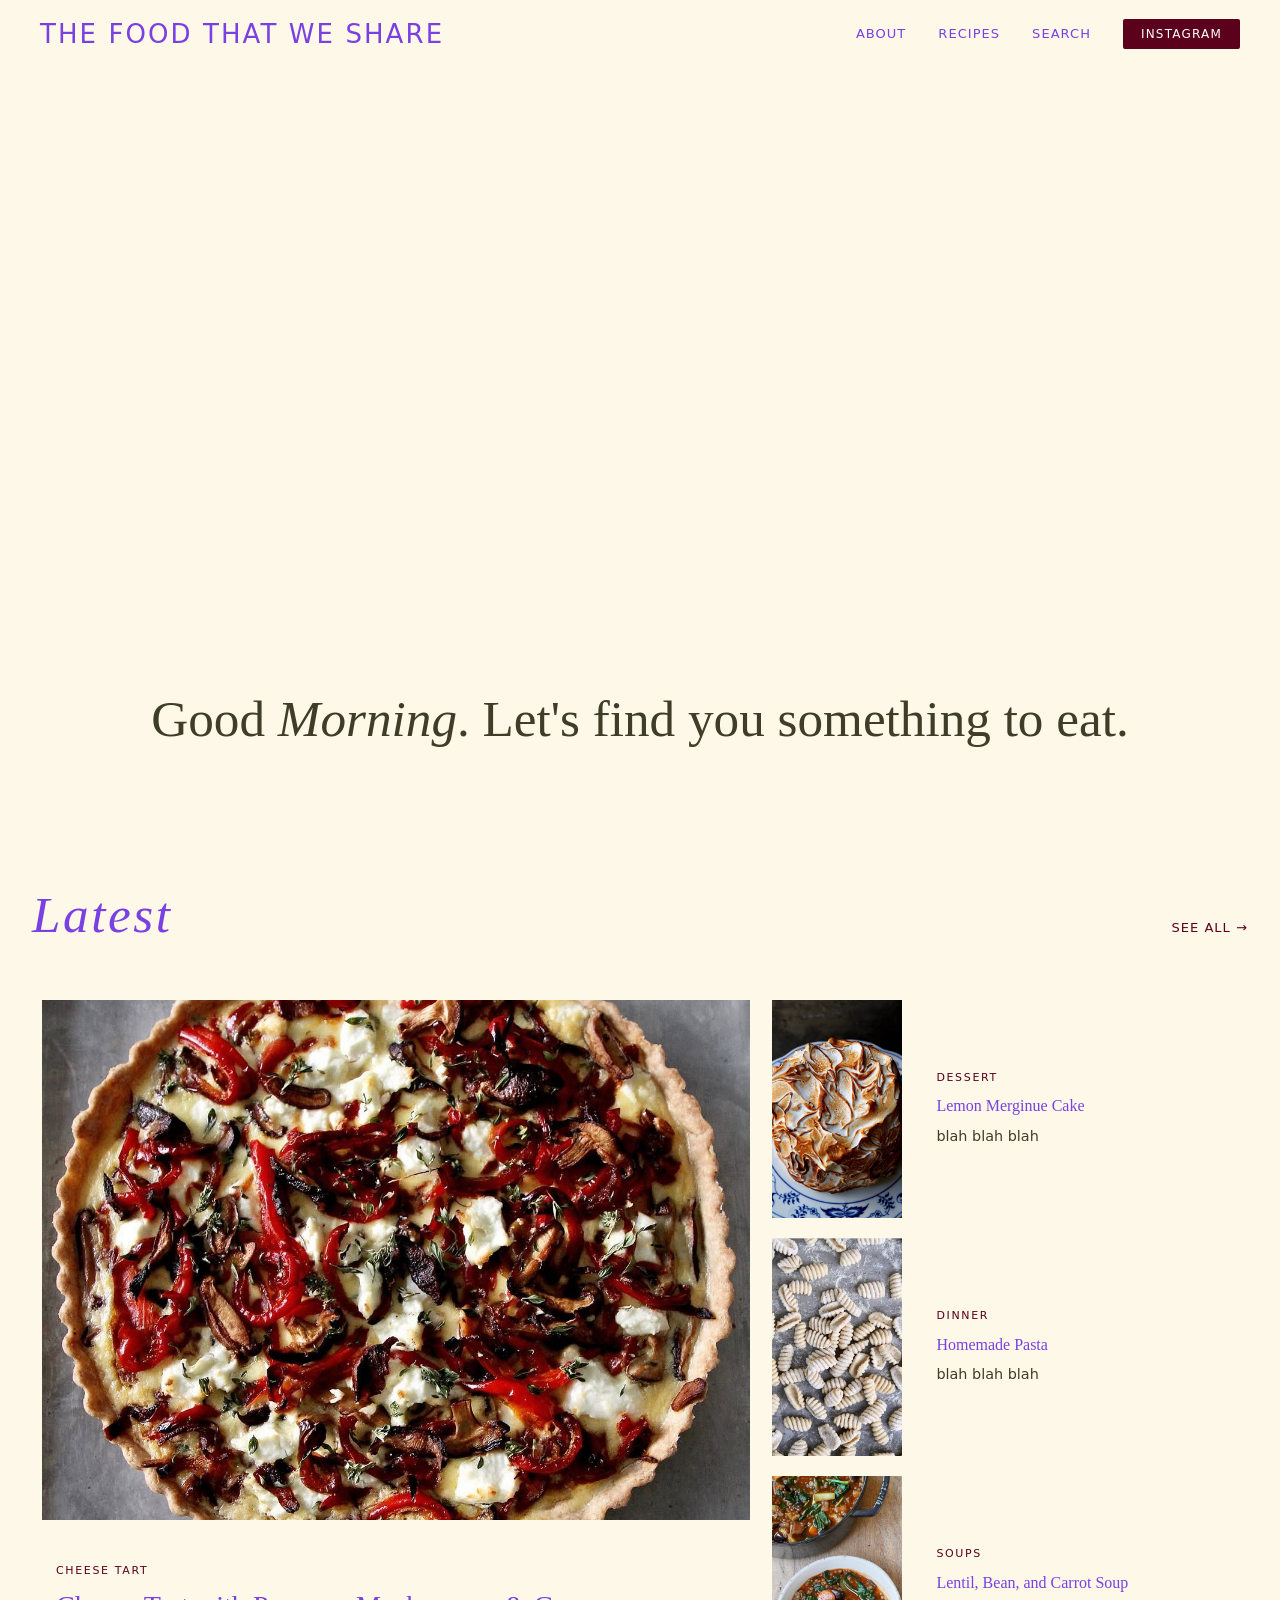
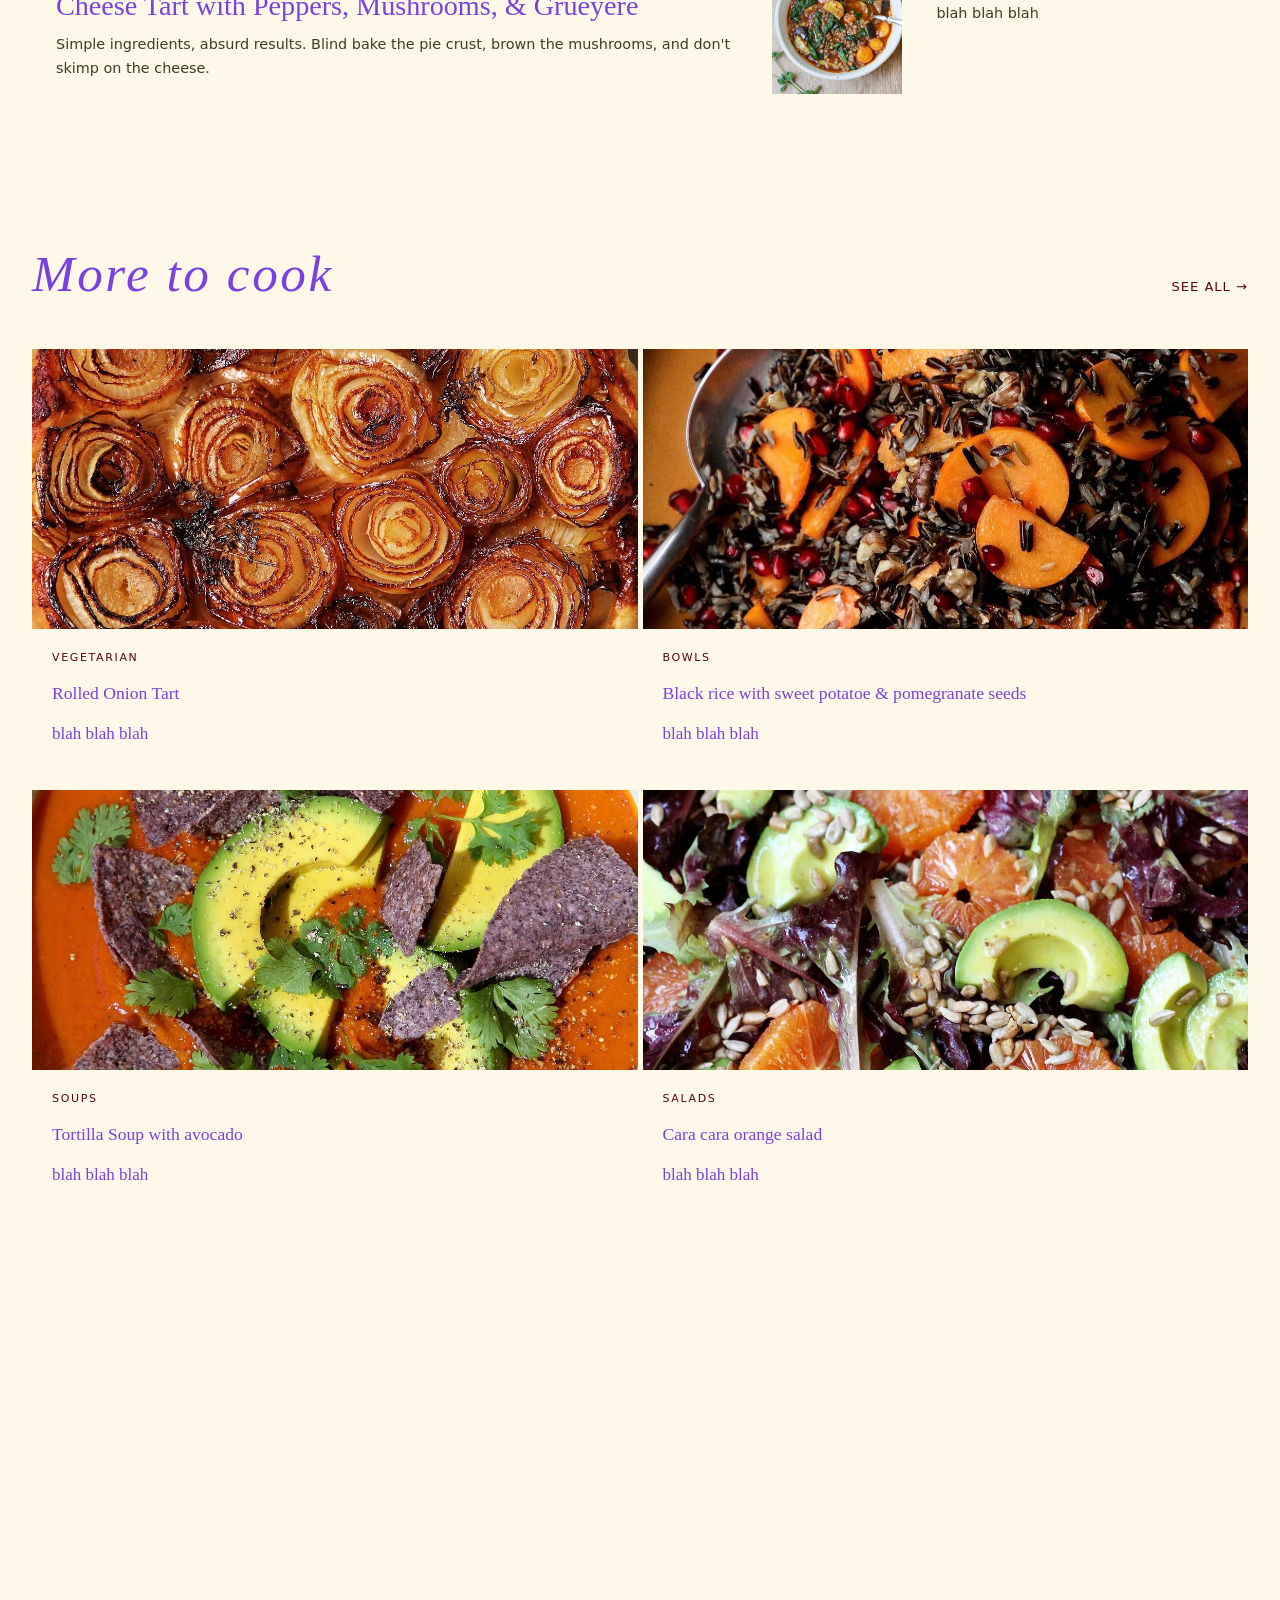
==== index.html @ bc00f048 "trying components again" ====
<!DOCTYPE html>
<html lang="en">
<head>
  <meta charset="UTF-8" />
  <meta name="viewport" content="width=device-width, initial-scale=1.0" />
  <title>The Food That We Share</title>
  <link rel="stylesheet" href="css/style.css" />
  <link rel="preconnect" href="https://fonts.googleapis.com" />
  <link rel="preconnect" href="https://fonts.gstatic.com" crossorigin />
  <link href="https://fonts.googleapis.com/css2?family=Playfair+Display:ital,wght@0,700;0,900;1,700;1,900&family=DM+Sans:wght@300;400;500&display=swap" rel="stylesheet" />
</head>
<body>

  <!-- NAV -->
  <div id="header"></div>
  <!-- <header class="site-header" id="site-header">
    <div class="header-inner">
      <nav class="nav-left">
        <a href="index.html" class="logo">The Food That We Share</a>
      </nav>
      <div class="mobile-svg">
        <svg width="24" height="25" viewBox="0 0 24 25" fill="none" xmlns="http://www.w3.org/2000/svg">
          <circle cx="11" cy="11.5" r="8" stroke="#290A08" stroke-width="1.2"></circle>
          <path d="M16.5 17L21.5 22" stroke="#290A08" stroke-width="1.2"></path>
        </svg>
      </div>
      <a></a>
      <nav class="nav-right">
        <a href="about.html">About</a>
        <a href="#">Recipes</a>
        <a href="#">Search</a>
        
        <button class="btn-subscribe">Instagram</button>
      </nav>
      <button class="burger" id="burger" aria-label="Open menu">
        <span></span><span></span><span></span>
      </button>
    </div> -->
    <!-- Mobile menu -->
    <!-- <div class="mobile-menu" id="mobile-menu">
      <a href="#">Recipes</a>
      <a href="#">Our partners</a>
      <a href="#">Instagram</a>
      <a href="#">Shop</a>
      <a href="about.html">About</a>
      <a href="#" class="mobile-subscribe">Subscribe</a>
    </div>
  </header> -->

  <main>
    <!-- HERO -->
    <section class="hero">

        <video autoplay loop muted="yes" playsinline width="70%">
          <source src="photos/salad.mp4" type="video/quicktime">
          Your browser does not support the video tag.
        </video>
        <h1 class="hero-title" id="greeting"></h1>

        <script>
          const hour = new Date().getHours();
          let greet;
          
          if (hour < 12) {
            greet = "Good <i>Morning</i>";
          } else if (hour < 18) {
            greet = "Good <i>Afternoon</i>";
          } else {
            greet = "Good <i>Evening</i>";
          }
          
          document.getElementById("greeting").innerHTML = greet + ". Let's find you something to eat.";
        </script>
    </section>

    <!-- FEATURED GRID -->
    <section class="featured-grid">
      <div class="section-header">
        <h2 class="section-title">Latest</h2>
        <a href="#" class="see-all">See all →</a>
      </div>

      <div class="grid-layout">

        <!-- Big card -->
        <article class="card card--big">
          <a href="recipe.html" class="card-img-link">
            <img
              src="photos/cheese_tart.PNG"
              class="card-img"
            />
          </a>
          <div class="card-body">
            <span class="card-tag">Cheese Tart</span>
            <h3 class="card-title"><a href="recipe.html">Cheese Tart with Peppers, Mushrooms, &amp; Grueyere</a></h3>
            <p class="card-desc">Simple ingredients, absurd results. Blind bake the pie crust, brown the mushrooms, and don't skimp on the cheese.</p>
          </div>
        </article>

        <!-- Small cards column -->
        <div class="small-cards">

          <article class="card card--small">
            <a href="recipe.html" class="card-img-link">
              <img
                src="photos/lemon_meringue.PNG"
                class="card-img"
              />
            </a>
            <div class="card-body">
              <span class="card-tag">Dessert</span>
              <h3 class="card-title"><a href="recipe.html">Lemon Merginue Cake</a></h3>
              <p class="card-desc">blah blah blah</p>
            </div>
          </article>

          <article class="card card--small">
            <a href="recipe.html" class="card-img-link">
              <img
                src="photos/pasta_shapes.PNG"
                class="card-img"
              />
            </a>
            <div class="card-body">
              <span class="card-tag">Dinner</span>
              <h3 class="card-title"><a href="recipe.html">Homemade Pasta</a></h3>
              <p class="card-desc">blah blah blah</p>
            </div>
          </article>

          <article class="card card--small">
            <a href="recipe.html" class="card-img-link">
              <img
                src="photos/soup.PNG"
                class="card-img"
              />
            </a>
            <div class="card-body">
              <span class="card-tag">Soups</span>
              <h3 class="card-title"><a href="recipe.html">Lentil, Bean, and Carrot Soup</a></h3>
              <p class="card-desc">blah blah blah</p>
            </div>
          </article>

        </div>
      </div>
    </section>

    <!-- FULL-BLEED BANNER -->
    <!-- <section class="banner-split">
      <div class="banner-image">
        <img
          src="https://images.unsplash.com/photo-1606787366850-de6330128bfc?w=1200&q=85&auto=format&fit=crop"
        />
      </div>
      <div class="banner-text">
        <span class="banner-eyebrow">Spring 2025</span>
        <h2 class="banner-heading">What's good<br /><em>right now</em></h2>
        <p>Asparagus, ramps, morels, peas, spring onions — the market is finally worth getting out of bed for. Here's what to do with all of it.</p>
        <a href="#" class="btn-primary btn-dark">Explore seasonal recipes</a>
      </div>
    </section> -->

    <!-- MORE RECIPES ROW -->
    <section class="more-recipes">
      <div class="section-header">
        <h2 class="section-title">More to cook</h2>
        <a href="#" class="see-all">See all →</a>
      </div>
      <div class="row-cards">

        <article class="row-card">
          <a href="recipe.html">
            <div class="row-card-img-wrap">
              <img
                src="photos/onion_tart.PNG"
                class="card-img"
              />
            </div>
          </a>
          <span class="card-tag">Vegetarian</span>
          <h3 class="row-card-title"><a href="recipe.html">Rolled Onion Tart</a></h3>
          <p class="row-card-desc">blah blah blah</p>
        </article>

        <article class="row-card">
          <a href="recipe.html">
            <div class="row-card-img-wrap">
              <img
                src="photos/rice_sweetpotato.PNG"
                class="card-img"
              />
            </div>
          </a>
          <span class="card-tag">Bowls</span>
          <h3 class="row-card-title"><a href="recipe.html">Black rice with sweet potatoe &amp; pomegranate seeds</a></h3>
          <p class="row-card-desc">blah blah blah</p>
        </article>

        <article class="row-card">
          <a href="recipe.html">
            <div class="row-card-img-wrap">
              <img
                src="photos/tortillasoup.PNG"
                class="card-img"
              />
            </div>
          </a>
          <span class="card-tag">Soups</span>
          <h3 class="row-card-title"><a href="recipe.html">Tortilla Soup with avocado</a></h3>
          <p class="row-card-desc">blah blah blah</p>
        </article>

        <article class="row-card">
          <a href="recipe.html">
            <div class="row-card-img-wrap">
              <img
                src="photos/orange_salad.PNG"
                class="card-img"
              />
            </div>
          </a>
          <span class="card-tag">Salads</span>
          <h3 class="row-card-title"><a href="recipe.html">Cara cara orange salad</a></h3>
          <p class="row-card-desc">blah blah blah</p>
        </article>

      </div>
    </section>

    <!-- NEWSLETTER BAND -->
    <!-- <section class="newsletter-band">
      <h2>Recipes on your screen,<br /><em>all the time.</em></h2>
      <p>No noise. Just good food ideas, written like a friend who actually cooks.</p>
      <div class="newsletter-form">
        <button type="button">Instagram</button>
      </div>
    </section>

  </main> -->

  <!-- FOOTER -->
  <footer class="newsletter-band">
    <div class="footer-inner">
      <div class="footer-brand">
        <a href="index.html" class="logo footer-logo">The Food That We Share</a>
      </div>
      <nav class="footer-nav">
        <div class="footer-col">
          <strong>Explore</strong>
          <a href="#">All Recipes</a>
          <a href="#">By Season</a>
          <a href="#">By Category</a>
        </div>
        <div class="footer-col">
          <strong>Connect</strong>
          <a href="#">Instagram</a>
          <a href="#">Newsletter</a>
          <a href="#">About</a>
        </div>
      </nav>
    </div>
    <div class="footer-bottom">
      <span>© 2025 The Food That We Share</span>
    </div>
  </footer>

  <script src="js/main.js"></script>
  <script src="/js/components.js"></script>
</body>
</html>
---- css/style.css ----
/* ============================================
   THE HUNGRY TABLE — Main Stylesheet
   ============================================ */

/* --- CSS Variables --- */
:root {
  /* f5eec0 */
  --cream:   #fcf6cb;
  --green:   #6817fe;
  --orange:  #5c011b;
  --dark:    #7941e1;
  --mid:     #3d3d28;
  --light:   #fdf8e8;

  --ff-display: 'Garamond', Georgia, serif;
  --ff-body:    'Garamond', system-ui, sans-serif;

  --header-h: 68px;
  --transition: 0.25s ease;
  --radius: 2px;
}

/* --- Reset & Base --- */
*, *::before, *::after { box-sizing: border-box; margin: 0; padding: 0; }

html { scroll-behavior: smooth; }

body {
  background: var(--light);
  color: var(--dark);
  font-family: var(--ff-body);
  font-size: 17px;
  line-height: 1.65;
  -webkit-font-smoothing: antialiased;
  overflow-x: hidden;
}

img { display: block; width: 100%; height: 100%; object-fit: cover; }
a { color: inherit; text-decoration: none; }

/* ============================================
   HEADER / NAV
   ============================================ */
.site-header {
  position: sticky;
  top: 0; 
  left: 0; 
  right: 0;
  z-index: 100;
  background: var(--light);
  /* border-bottom: 1.5px solid var(--dark); */
  transform: translateY(0); 
  transition: transform 0.3s ease;
}


.header-inner {
  display: grid;
  grid-template-columns: 1fr auto 1fr;
  align-items: center;
  height: var(--header-h);
  padding: 0 2.5rem;
  max-width: 100%;
}

.nav-left, .nav-right {
  display: flex;
  align-items: center;
  gap: 2rem;
}

.mobile-svg {
  display: none;
  flex-direction: column;
  gap: 5px;
  background: none;
  border: none;
  cursor: pointer;
  padding: 4px;
  grid-column: 1;
  justify-self: left;
}

.nav-right { justify-content: flex-end; }

.nav-left a {
  font-family: var(--ff-body);
  font-size: 26px;
  font-weight: 500;
  letter-spacing: 0.08em;
  text-transform: uppercase;
  color: var(--dark);
  transition: color var(--transition);
}

.nav-right a {
  font-family: var(--ff-body);
  font-size: 13px;
  font-weight: 500;
  letter-spacing: 0.08em;
  text-transform: uppercase;
  color: var(--dark);
  transition: color var(--transition);
}

.nav-left a:hover, .nav-right a:hover { color: var(--orange); }

.logo {
  font-family: var(--ff-display);
  font-size: clamp(2.1rem, 3vw, 2.5rem);
  font-weight: 400;
  color: var(--dark);
  letter-spacing: -0.01em;
  text-align: center;
  white-space: nowrap;
}

.btn-subscribe {
  background: var(--orange);
  color: white;
  border: none;
  font-family: var(--ff-body);
  font-size: 12px;
  font-weight: 500;
  letter-spacing: 0.1em;
  text-transform: uppercase;
  padding: 8px 18px;
  cursor: pointer;
  border-radius: var(--radius);
  transition: background var(--transition), transform var(--transition);
}

.btn-subscribe:hover {
  background: var(--dark);
  transform: translateY(-1px);
}

/* Burger */
.burger {
  display: none;
  flex-direction: column;
  gap: 5px;
  background: none;
  border: none;
  cursor: pointer;
  padding: 4px;
  grid-column: 3;
  justify-self: end;
}

.burger span {
  display: block;
  width: 24px;
  height: 2px;
  background: var(--dark);
  transition: transform var(--transition), opacity var(--transition);
}

.burger.open span:nth-child(1) { transform: translateY(7px) rotate(45deg); }
.burger.open span:nth-child(2) { opacity: 0; }
.burger.open span:nth-child(3) { transform: translateY(-7px) rotate(-45deg); }

/* Mobile menu */
.mobile-menu {
  display: none;
  flex-direction: column;
  padding: 1.5rem 2.5rem 2rem;
  border-top: 1.5px solid var(--dark);
  gap: 1.25rem;
}

.mobile-menu a {
  font-family: var(--ff-body);
  font-size: 14px;
  font-weight: 500;
  letter-spacing: 0.08em;
  text-transform: uppercase;
}

.mobile-menu.open { display: flex; }

.mobile-subscribe {
  margin-top: 0.5rem;
  background: var(--orange);
  color: white !important;
  padding: 10px 20px;
  text-align: center;
  border-radius: var(--radius);
}

/* ============================================
   HERO
   ============================================ */
.hero {
  display: flex;
  flex-direction: column; /* Stacks items vertically so they don't break side-by-side */
  justify-content: flex-start; /* Pushes content to the bottom */
  align-items: center; /* Centers horizontally*/
  flex-grow: 1;
  
  /* height: 750vh; */
  min-height: 10px;
  margin-top: var(--header-h);
  padding-bottom: 5vh; /* Adjust this value to hit the "bottom third" sweet spot */
  padding-top: 1vh;        /* Pushes the H1 down further from the header */
  
  position: relative;
  overflow: hidden;
}

video {
  margin-bottom: 100px; /* Adjust numerical value as needed */
}

/* @keyframes fadeUp {
  from { opacity: 0; transform: translateY(28px); }
  to   { opacity: 1; transform: translateY(0); }
} */


.hero-title {
  font-family: var(--ff-display);
  text-align: center;
  font-size: clamp(2rem, 4vw, 5rem);
  line-height: 1.0;
  font-weight: 400;
  color: var(--mid);
  place-items: center;
  padding-left: 5%;
  padding-right: 5%;
  margin-bottom: 1.25rem;
}


/* ============================================
   BUTTONS
   ============================================ */
.btn-primary {
  display: inline-block;
  background: var(--orange);
  color: white;
  font-family: var(--ff-body);
  font-size: 13px;
  font-weight: 500;
  letter-spacing: 0.08em;
  text-transform: uppercase;
  padding: 14px 32px;
  border-radius: var(--radius);
  transition: background var(--transition), transform var(--transition);
}

.btn-primary:hover {
  background: var(--green);
  /* color: var(--dark); */
  transform: translateY(-2px);
}

.btn-dark {
  background: var(--dark);
}

.btn-dark:hover {
  background: var(--orange);
  color: white;
}

/* ============================================
   SECTION HEADERS
   ============================================ */
.section-header {
  display: flex;
  align-items: baseline;
  justify-content: space-between;
  padding: 0 0 2rem;
}

.section-title {
  font-family: var(--ff-display);
  font-size: clamp(2.2rem, 4vw, 3.5rem);
  font-weight: 300;
  font-style: italic;
  color: var(--dark);
  letter-spacing: 0.05em;
}

.see-all {
  font-size: 13px;
  font-weight: 500;
  letter-spacing: 0.08em;
  text-transform: uppercase;
  color: var(--orange);
  transition: color var(--transition);
}

.see-all:hover { color: var(--dark); }

/* ============================================
   FEATURED GRID
   ============================================ */
.featured-grid {
  padding: 5rem 4rem;
  max-width: 100%;
}

.grid-layout {
  display: grid;
  grid-template-columns: 3fr 2fr;
  gap: 2px;
  /* border: 1.5px solid var(--dark); */
}

/* Cards — shared */
.card {
  position: relative;
  overflow: hidden;
  /* background: var(--cream); */
}

.card-img-link {
  display: block;
  overflow: hidden;
}

.card-img {
  transition: transform 0.6s cubic-bezier(0.25,0.46,0.45,0.94);
}

.card-img-link:hover .card-img {
  transform: scale(1.04);
}

.card-body {
  padding: 1.5rem;
}

.card-tag {
  display: inline-block;
  font-size: 11px;
  font-weight: 500;
  letter-spacing: 0.15em;
  text-transform: uppercase;
  color: var(--orange);
  margin-bottom: 0.6rem;
}

.card-title {
  font-family: var(--ff-display);
  font-weight: 500;
  color: var(--dark);
  line-height: 1.2;
}

.card-title a:hover { color: var(--orange); }

.card-desc {
  font-size: 0.9rem;
  color: var(--mid);
  margin-top: 0.6rem;
  line-height: 1.65;
}

/* Big card */
.card--big .card-img-link {
  height: 520px;
  margin: 10px;
}

.card--big .card-title {
  font-size: clamp(1.3rem, 2.2vw, 1.9rem);
}

/* Small cards column */
.small-cards {
  display: flex;
  flex-direction: column;
  gap: 0;
  /* border-left: 1.5px solid var(--dark); */
}

.card--small {
  flex: 1;
  display: flex;
  flex-direction: row;
  /* border-bottom: 1.5px solid var(--dark); */
  gap: 5;
}

.card--small:last-child { border-bottom: none; }

.card--small .card-img-link {
  width: 130px;
  min-width: 130px;
  height: auto;
  flex-shrink: 0;
  margin: 10px;
}

.card--small .card-body {
  /* padding: 1.25rem; */
  display: flex;
  flex-direction: column;
  justify-content: center;
}

.card--small .card-title {
  font-size: 1rem;
}

/* ============================================
   BANNER SPLIT
   ============================================ */
.banner-split {
  display: grid;
  grid-template-columns: 1fr 1fr;
  min-height: 520px;
  border-top: 1.5px solid var(--dark);
  border-bottom: 1.5px solid var(--dark);
}

.banner-image {
  overflow: hidden;
}

.banner-image img {
  height: 100%;
  transition: transform 0.8s ease;
}

.banner-split:hover .banner-image img {
  transform: scale(1.03);
}

.banner-text {
  background: var(--cream);
  padding: 5rem;
  display: flex;
  flex-direction: column;
  justify-content: center;
  border-left: 1.5px solid var(--dark);
}

.banner-eyebrow {
  font-size: 11px;
  font-weight: 500;
  letter-spacing: 0.2em;
  text-transform: uppercase;
  color: var(--green);
  margin-bottom: 1rem;
}

.banner-heading {
  font-family: var(--ff-display);
  font-size: clamp(2.5rem, 4.5vw, 4rem);
  font-weight: 900;
  line-height: 1.05;
  letter-spacing: -0.02em;
  color: var(--dark);
  margin-bottom: 1.5rem;
}

.banner-heading em {
  font-style: italic;
  color: var(--orange);
}

.banner-text p {
  font-size: 1rem;
  color: var(--mid);
  max-width: 400px;
  margin-bottom: 2.5rem;
  line-height: 1.7;
}

/* ============================================
   MORE RECIPES ROW
   ============================================ */
.more-recipes {
  padding: 5rem 4rem;
}

.row-cards {
  display: grid;
  grid-template-columns: repeat(4, 1fr);
  gap: 5px;
  /* border: 1.5px solid var(--dark); */
}

.row-card {
  padding: 0 0 1.5rem;
  /* border-right: 1.5px solid var(--dark); */
  overflow: hidden;
}

.row-card-img-wrap {
  height: 280px;
  overflow: hidden;
  margin-bottom: 1.25rem;
}

.row-card-img-wrap img {
  transition: transform 0.6s cubic-bezier(0.25,0.46,0.45,0.94);
}

.row-card:hover .row-card-img-wrap img { transform: scale(1.05); }

.row-card .card-tag {
  display: block;
  padding: 0 1.25rem 0.4rem;
}

.row-card-title {
  font-family: var(--ff-display);
  font-size: 1.1rem;
  font-weight: 500;
  line-height: 1.25;
  padding: 0 1.25rem;
}

.row-card-desc {
  font-family: var(--ff-display);
  line-height: 1.25;
  padding: 1.1rem 1.25rem;
}

.row-card-title a:hover { color: var(--orange); }

/* ============================================
   NEWSLETTER BAND
   ============================================ */
.newsletter-band {
  background: var(--orange);
  padding: 6rem 4rem;
  text-align: center;
  border-top: 1.5px solid var(--dark);
  border-bottom: 1.5px solid var(--dark);
}

.newsletter-band h2 {
  font-family: var(--ff-display);
  font-size: clamp(2rem, 4vw, 3.5rem);
  font-weight: 900;
  line-height: 1.1;
  color: var(--cream);
  letter-spacing: -0.02em;
  margin-bottom: 1rem;
}

.newsletter-band h2 em {
  color: var(--dark);
}

.newsletter-band p {
  color: rgba(245,235,182,0.85);
  max-width: 440px;
  margin: 0 auto 2.5rem;
  font-size: 1rem;
}

.newsletter-form {
  display: flex;
  justify-content: center;
  gap: 0;
  padding: 15px 20px;
  max-width: 240px;
  margin: auto auto;
  border: 1.5px solid var(--dark);
  border-radius: var(--radius);
  overflow: hidden;
}

.newsletter-form input {
  flex: 1;
  padding: 15px 20px;
  font-family: var(--ff-body);
  font-size: 14px;
  background: var(--cream);
  border: none;
  outline: none;
  color: var(--dark);
}

.newsletter-form input::placeholder { color: rgba(26,26,18,0.45); }

.newsletter-form button {
  background: var(--dark);
  color: var(--cream);
  border: none;
  font-family: var(--ff-body);
  font-size: 24px;
  font-weight: 500;
  letter-spacing: 0.1em;
  text-transform: uppercase;
  padding: 0 28px;
  cursor: pointer;
  transition: background var(--transition);
  white-space: nowrap;
}

.newsletter-form button:hover { background: var(--green); color: var(--light); }

/* ============================================
   FOOTER
   ============================================ */
.site-footer {
  background: var(--dark);
  color: var(--cream);
  padding: 4rem 4rem 0;
}

.footer-inner {
  display: flex;
  justify-content: space-between;
  align-items: flex-start;
  padding-bottom: 3rem;
  border-bottom: 1px solid rgba(245,235,182,0.15);
  gap: 3rem;
}

.footer-logo {
  font-size: 1.4rem;
  display: block;
  margin-bottom: 1rem;
  color: var(--cream) !important;
}

.footer-brand p {
  font-size: 0.9rem;
  opacity: 0.55;
  max-width: 220px;
  line-height: 1.7;
}

.footer-nav {
  display: flex;
  gap: 4rem;
}

.footer-col {
  display: flex;
  flex-direction: column;
  color:var(--cream);
  gap: 0.75rem;
}

.footer-col strong {
  font-size: 11px;
  letter-spacing: 0.15em;
  text-transform: uppercase;
  opacity: 0.45;
  margin-bottom: 0.25rem;
}

.footer-col a {
  font-size: 0.95rem;
  opacity: 0.8;
  transition: opacity var(--cream), color var(--cream);
}

.footer-col a:hover { opacity: 1; color: var(--green); }

.footer-bottom {
  display: flex;
  justify-content: space-between;
  padding: 1.5rem 0;
  font-size: 12px;
  color:var(--cream);
  opacity: 0.35;
  letter-spacing: 0.05em;
}

/* ============================================
   RESPONSIVE
   ============================================ */
@media (max-width: 1300px) {
  .featured-grid { padding: 4rem 2rem; }
  .more-recipes, .newsletter-band { padding: 4rem 2rem; }
  .banner-text { padding: 3rem; }
  .row-cards { grid-template-columns: repeat(2, 1fr); }
  .row-card:nth-child(2) { border-right: none; }
  .row-card:nth-child(3) { border-top: none; }
  .row-card:nth-child(4) { border-top: none; }
}

@media (max-width: 1200px) {
  :root { --header-h: 60px; }

  .nav-left, .nav-right { display: none; }
  .burger { display: flex; }

  .mobile-svg {
    display: flex;
  }

  .header-inner {
    grid-template-columns: auto 1fr auto;
    padding: 0 1.5rem;
  }

  .logo { grid-column: 2; display:flex; justify-content: center; align-items: center; }

  .grid-layout { grid-template-columns: 1fr; }
  .small-cards { border-left: none; border-top: 1.5px solid var(--dark); }
  .card--small { flex-direction: column; border-right: none; }
  .card--small .card-img-link { width: 100%; height: 200px; }

  .banner-split { grid-template-columns: 1fr; }
  .banner-image { height: 360px; }
  .banner-text { border-left: none; border-top: 1.5px solid var(--dark); padding: 3rem 2rem; }

  .hero-text { padding: 0 2rem 4rem; }
  .featured-grid { padding: 3rem 1.5rem; }
  .more-recipes { padding: 3rem 1.5rem; }
  .newsletter-band { padding: 4rem 1.5rem; }
  .site-footer { padding: 3rem 1.5rem 0; }
  .footer-inner { flex-direction: column; gap: 2rem; }
}

@media (max-width: 600px) {
  .row-cards { grid-template-columns: 1fr; }
  .row-card { border-right: none; border-bottom: none ; }
  .row-card:last-child { border-bottom: none; }
  .row-card:nth-child(n) { border-top: none; border-right: none; }
  .newsletter-form { flex-direction: column; }
  .newsletter-form button { padding: 14px; }
  .footer-nav { flex-direction: column; gap: 2rem; }
  .footer-bottom { flex-direction: column; gap: 0.5rem; }
}

/* Print recipe */
@media print {
  .site-header, .site-footer, .more-recipes, .btn-print { display: none !important; }
  .recipe-main { margin-top: 0; }
}
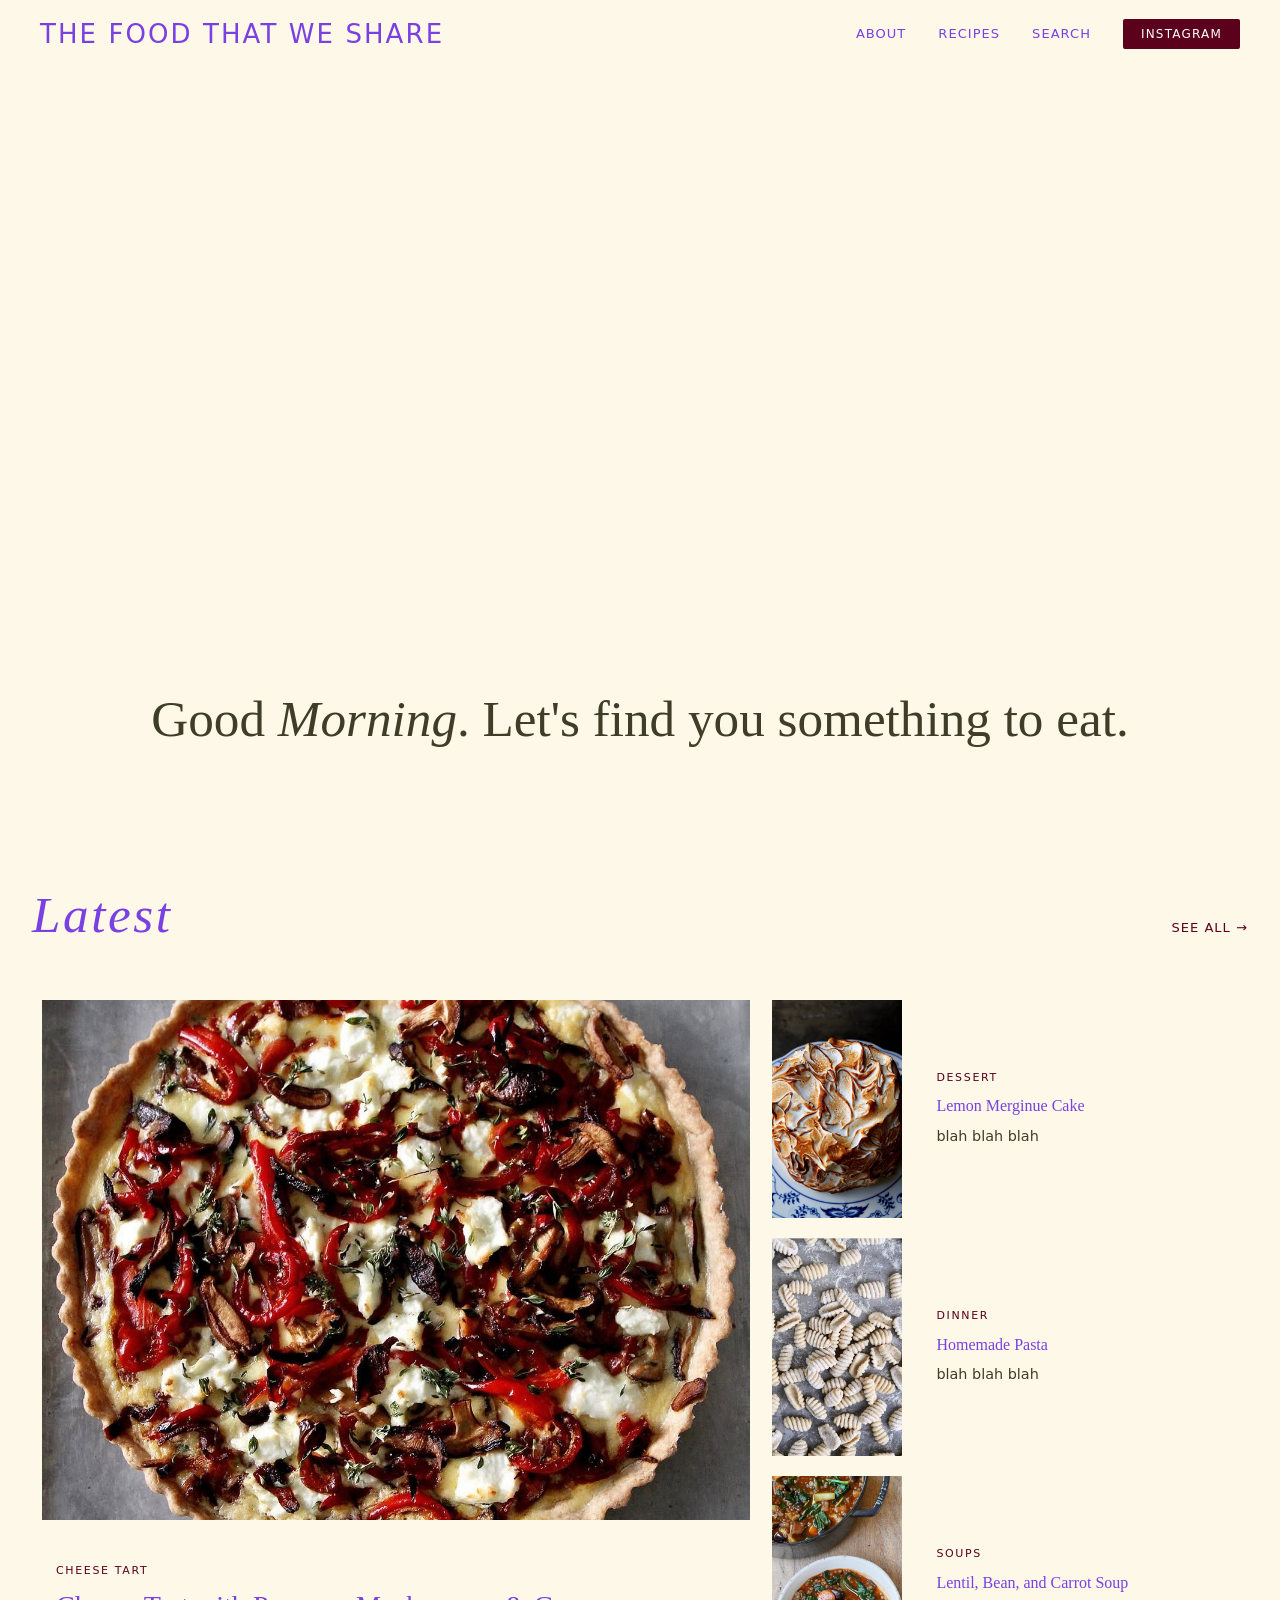
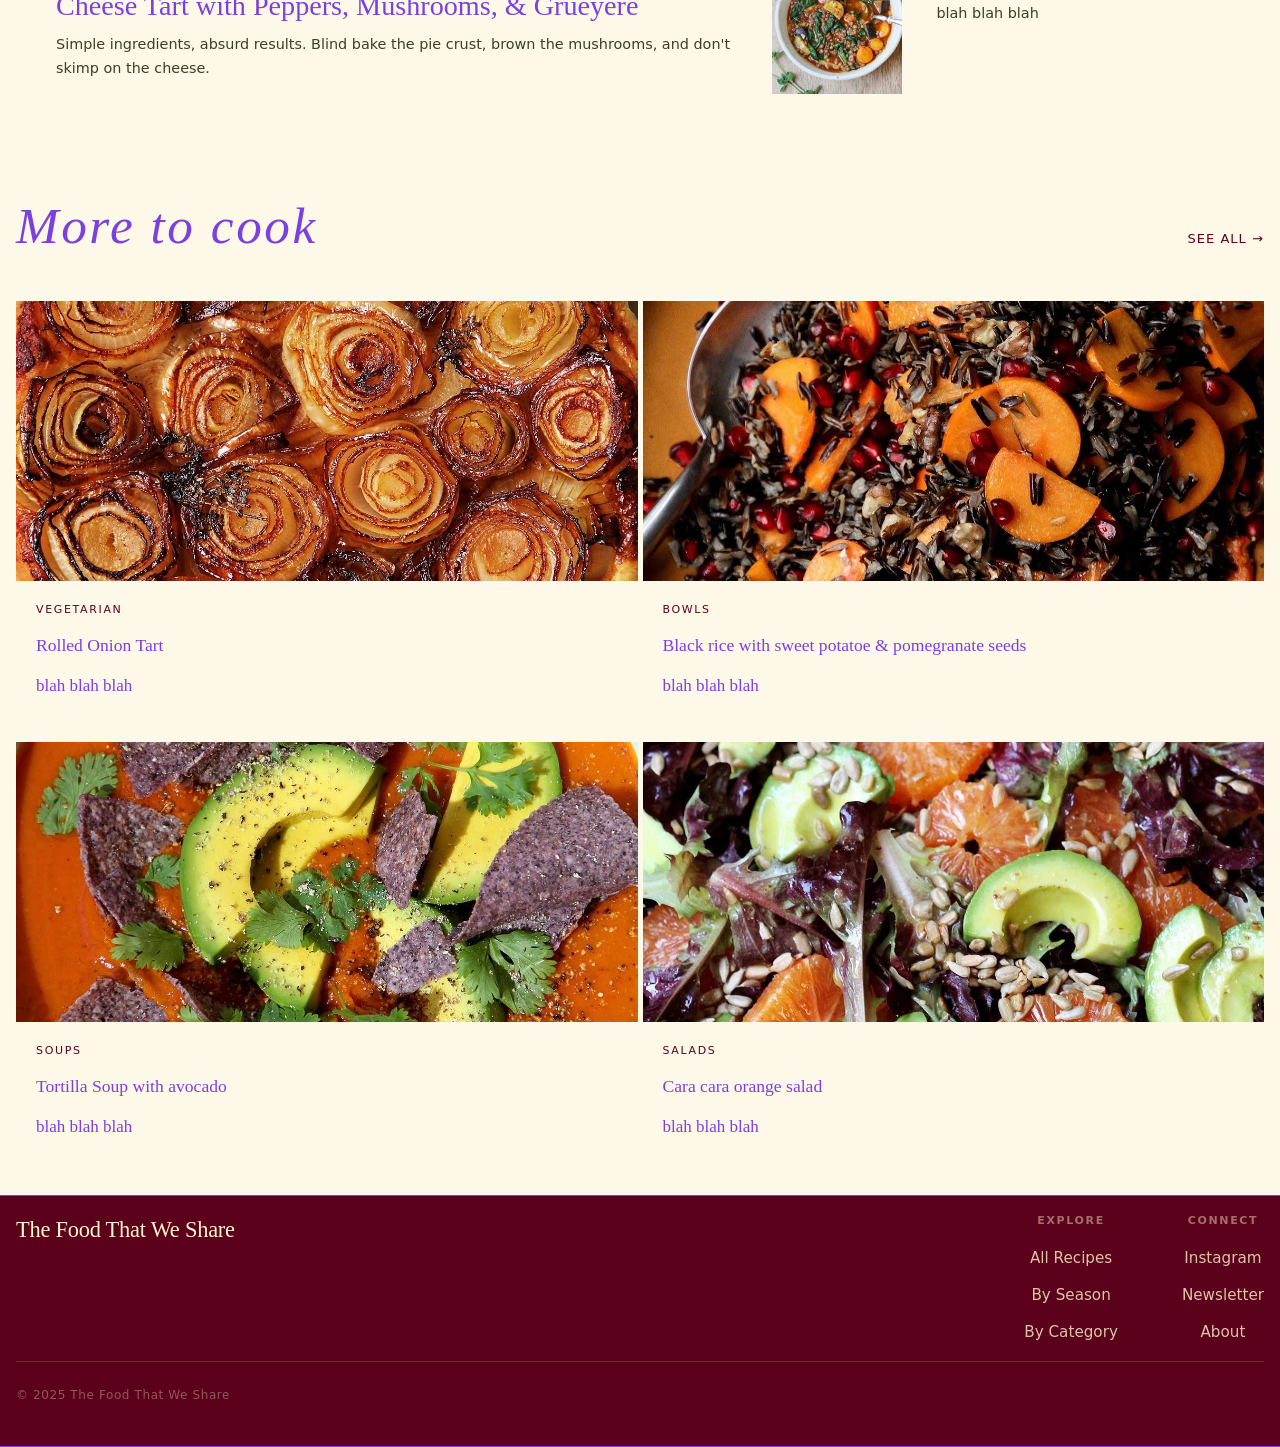
==== commit 26f52fc4: "reverting back to the old way" ====
--- a/index.html
+++ b/index.html
@@ -12,40 +12,39 @@
 <body>
 
   <!-- NAV -->
-  <div id="header"></div>
-  <!-- <header class="site-header" id="site-header">
-    <div class="header-inner">
-      <nav class="nav-left">
-        <a href="index.html" class="logo">The Food That We Share</a>
-      </nav>
-      <div class="mobile-svg">
-        <svg width="24" height="25" viewBox="0 0 24 25" fill="none" xmlns="http://www.w3.org/2000/svg">
-          <circle cx="11" cy="11.5" r="8" stroke="#290A08" stroke-width="1.2"></circle>
-          <path d="M16.5 17L21.5 22" stroke="#290A08" stroke-width="1.2"></path>
-        </svg>
-      </div>
-      <a></a>
-      <nav class="nav-right">
-        <a href="about.html">About</a>
-        <a href="#">Recipes</a>
-        <a href="#">Search</a>
-        
-        <button class="btn-subscribe">Instagram</button>
-      </nav>
-      <button class="burger" id="burger" aria-label="Open menu">
-        <span></span><span></span><span></span>
-      </button>
-    </div> -->
-    <!-- Mobile menu -->
-    <!-- <div class="mobile-menu" id="mobile-menu">
+  <header class="site-header" id="site-header">
+  <div class="header-inner">
+    <nav class="nav-left">
+      <a href="index.html" class="logo">The Food That We Share</a>
+    </nav>
+    <div class="mobile-svg">
+      <svg width="24" height="25" viewBox="0 0 24 25" fill="none" xmlns="http://www.w3.org/2000/svg">
+        <circle cx="11" cy="11.5" r="8" stroke="#290A08" stroke-width="1.2"></circle>
+        <path d="M16.5 17L21.5 22" stroke="#290A08" stroke-width="1.2"></path>
+      </svg>
+    </div>
+    <a></a>
+    <nav class="nav-right">
+      <a href="about.html">About</a>
       <a href="#">Recipes</a>
-      <a href="#">Our partners</a>
-      <a href="#">Instagram</a>
-      <a href="#">Shop</a>
-      <a href="about.html">About</a>
-      <a href="#" class="mobile-subscribe">Subscribe</a>
-    </div>
-  </header> -->
+      <a href="#">Search</a>
+    
+  <button class="btn-subscribe">Instagram</button>
+    </nav>
+    <button class="burger" id="burger" aria-label="Open menu">
+      <span></span><span></span><span></span>
+    </button>
+  </div>
+  <!-- Mobile menu -->
+  <div class="mobile-menu" id="mobile-menu">
+    <a href="#">Recipes</a>
+    <a href="#">Our partners</a>
+    <a href="#">Instagram</a>
+    <a href="#">Shop</a>
+    <a href="about.html">About</a>
+    <a href="#" class="mobile-subscribe">Subscribe</a>
+  </div>
+</header>
 
   <main>
     <!-- HERO -->
@@ -146,21 +145,6 @@
       </div>
     </section>
 
-    <!-- FULL-BLEED BANNER -->
-    <!-- <section class="banner-split">
-      <div class="banner-image">
-        <img
-          src="https://images.unsplash.com/photo-1606787366850-de6330128bfc?w=1200&q=85&auto=format&fit=crop"
-        />
-      </div>
-      <div class="banner-text">
-        <span class="banner-eyebrow">Spring 2025</span>
-        <h2 class="banner-heading">What's good<br /><em>right now</em></h2>
-        <p>Asparagus, ramps, morels, peas, spring onions — the market is finally worth getting out of bed for. Here's what to do with all of it.</p>
-        <a href="#" class="btn-primary btn-dark">Explore seasonal recipes</a>
-      </div>
-    </section> -->
-
     <!-- MORE RECIPES ROW -->
     <section class="more-recipes">
       <div class="section-header">
@@ -228,16 +212,7 @@
       </div>
     </section>
 
-    <!-- NEWSLETTER BAND -->
-    <!-- <section class="newsletter-band">
-      <h2>Recipes on your screen,<br /><em>all the time.</em></h2>
-      <p>No noise. Just good food ideas, written like a friend who actually cooks.</p>
-      <div class="newsletter-form">
-        <button type="button">Instagram</button>
-      </div>
-    </section>
-
-  </main> -->
+  </main>
 
   <!-- FOOTER -->
   <footer class="newsletter-band">
@@ -266,6 +241,5 @@
   </footer>
 
   <script src="js/main.js"></script>
-  <script src="/js/components.js"></script>
 </body>
 </html>
--- a/css/style.css
+++ b/css/style.css
@@ -529,10 +529,12 @@
    ============================================ */
 .newsletter-band {
   background: var(--orange);
-  padding: 6rem 4rem;
+  padding-top: 1.5rem;
+  padding-left: 3rem;
+  padding-right: 3rem;
   text-align: center;
-  border-top: 1.5px solid var(--dark);
-  border-bottom: 1.5px solid var(--dark);
+  border-top: .5px solid var(--dark);
+  border-bottom: .5px solid var(--dark);
 }
 
 .newsletter-band h2 {
@@ -552,7 +554,7 @@
 .newsletter-band p {
   color: rgba(245,235,182,0.85);
   max-width: 440px;
-  margin: 0 auto 2.5rem;
+  margin: 0 auto 1rem;
   font-size: 1rem;
 }
 
@@ -611,7 +613,7 @@
   display: flex;
   justify-content: space-between;
   align-items: flex-start;
-  padding-bottom: 3rem;
+  padding-bottom: 1rem;
   border-bottom: 1px solid rgba(245,235,182,0.15);
   gap: 3rem;
 }
@@ -673,7 +675,7 @@
    ============================================ */
 @media (max-width: 1300px) {
   .featured-grid { padding: 4rem 2rem; }
-  .more-recipes, .newsletter-band { padding: 4rem 2rem; }
+  .more-recipes, .newsletter-band { padding: 1rem 1rem; }
   .banner-text { padding: 3rem; }
   .row-cards { grid-template-columns: repeat(2, 1fr); }
   .row-card:nth-child(2) { border-right: none; }
@@ -710,9 +712,9 @@
   .hero-text { padding: 0 2rem 4rem; }
   .featured-grid { padding: 3rem 1.5rem; }
   .more-recipes { padding: 3rem 1.5rem; }
-  .newsletter-band { padding: 4rem 1.5rem; }
+  .newsletter-band { padding: 1rem 1rem; }
   .site-footer { padding: 3rem 1.5rem 0; }
-  .footer-inner { flex-direction: column; gap: 2rem; }
+  .footer-inner { flex-direction: column; gap: 1rem; }
 }
 
 @media (max-width: 600px) {
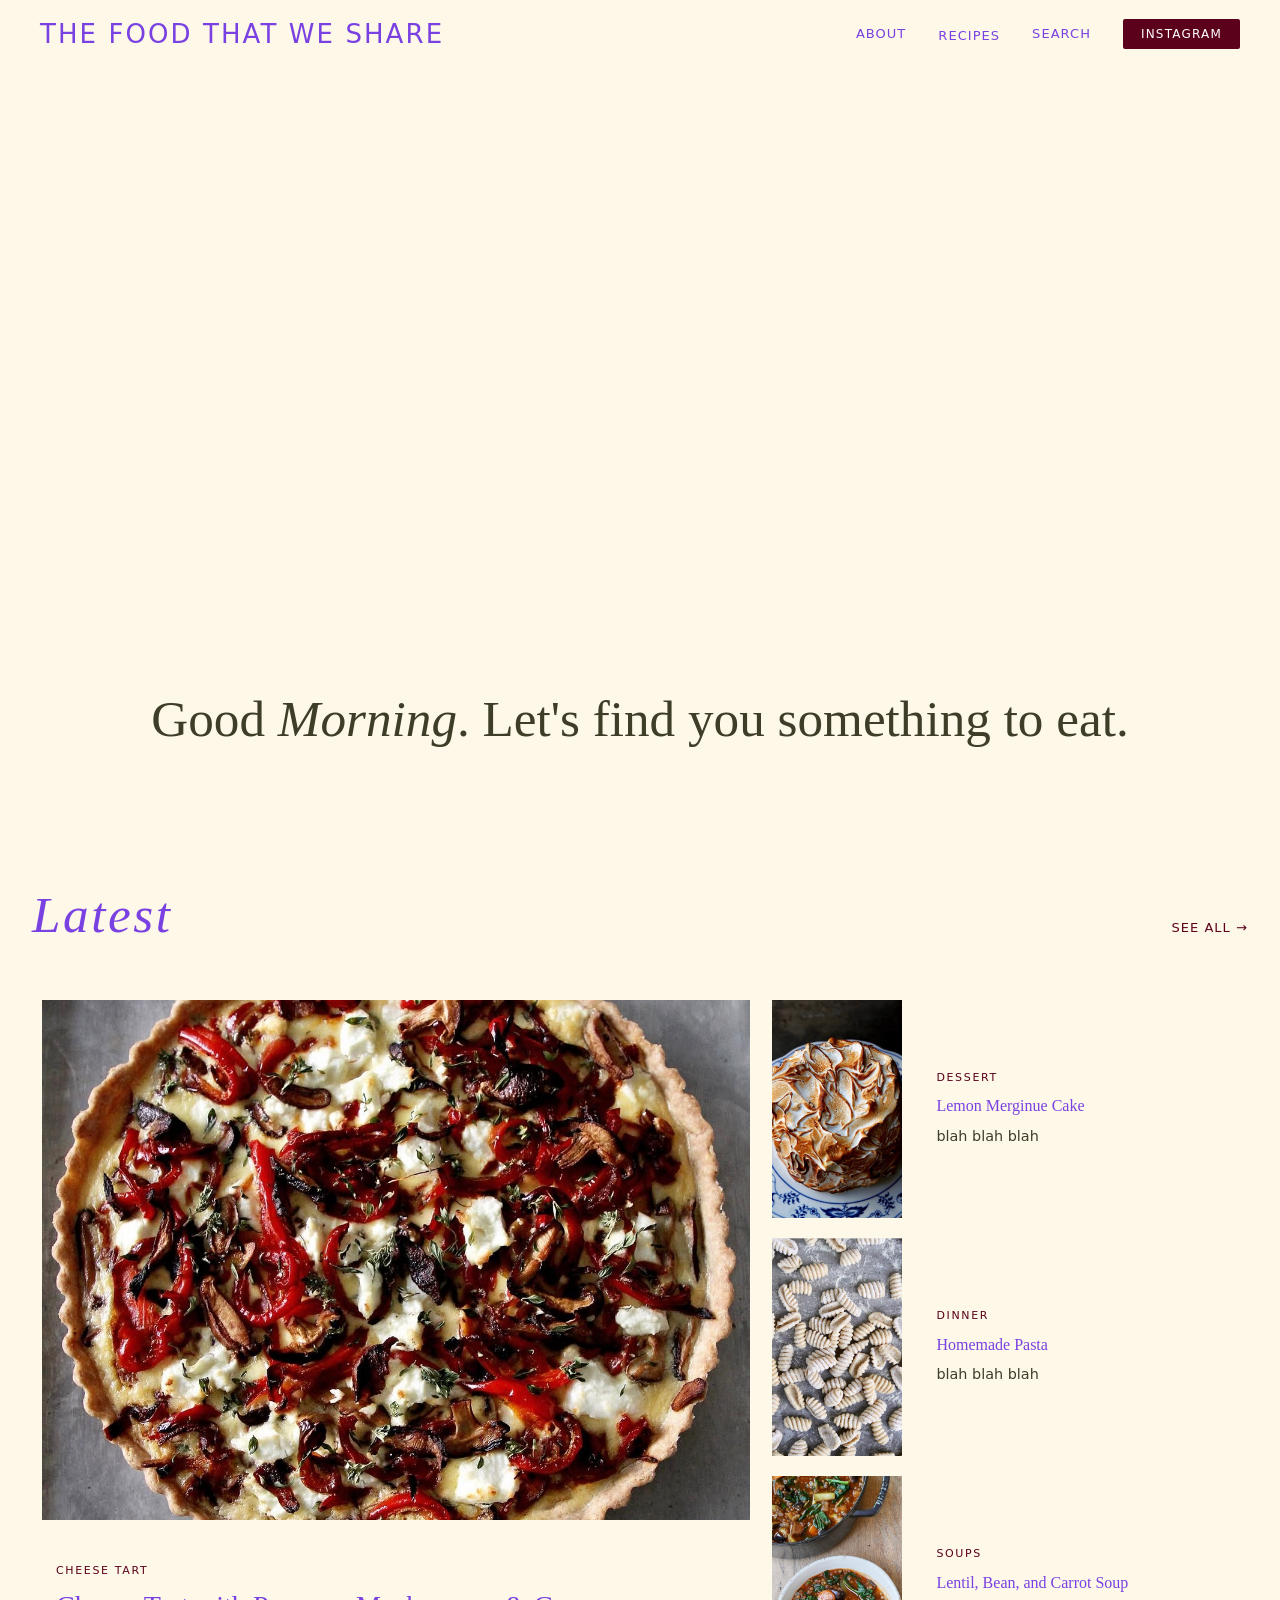
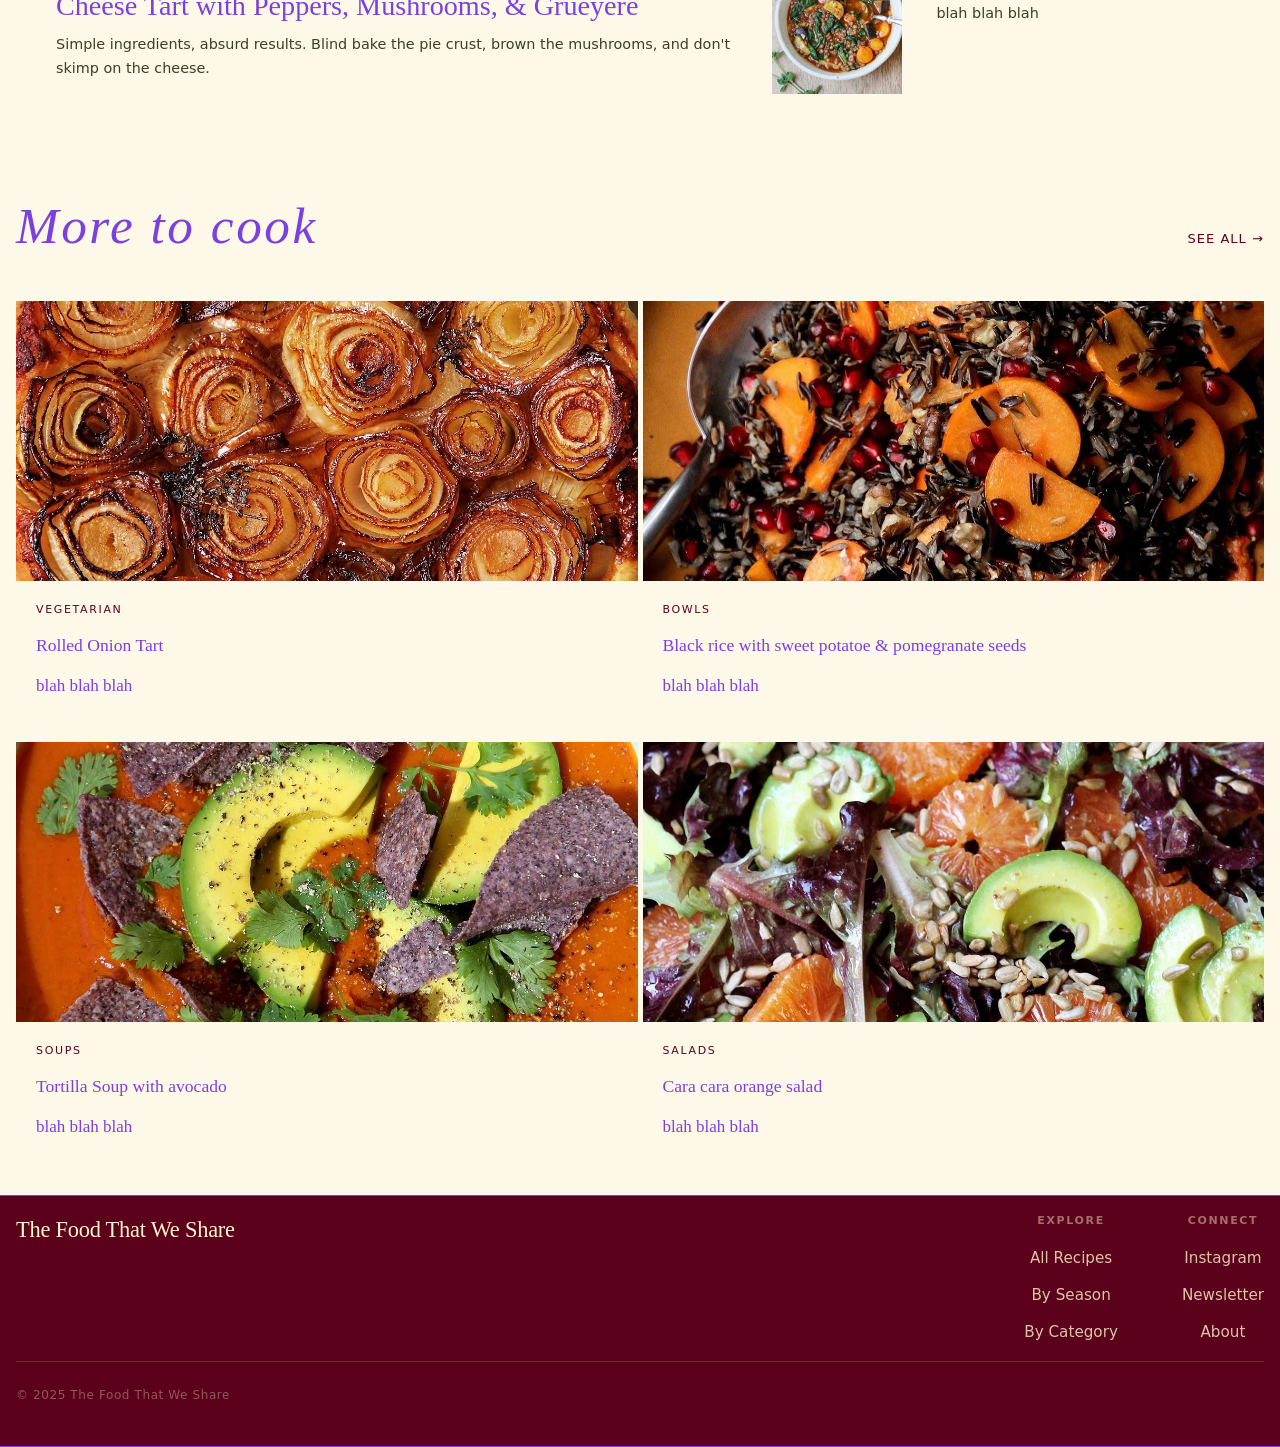
==== commit 2926ba54: "adding a dropdown for recipes" ====
--- a/index.html
+++ b/index.html
@@ -26,7 +26,16 @@
     <a></a>
     <nav class="nav-right">
       <a href="about.html">About</a>
-      <a href="#">Recipes</a>
+      <div class="dropdown">
+        <a href="#">Recipes</a>
+        <div class="dropdown-menu">
+          <a href="#">Breakfast</a>
+          <a href="#">Lunch</a>
+          <a href="#">Dinner</a>
+          <a href="#">Dessert</a>
+          <a href="#">Snacks</a>
+        </div>
+      </div>
       <a href="#">Search</a>
     
   <button class="btn-subscribe">Instagram</button>
--- a/css/style.css
+++ b/css/style.css
@@ -732,4 +732,44 @@
 @media print {
   .site-header, .site-footer, .more-recipes, .btn-print { display: none !important; }
   .recipe-main { margin-top: 0; }
+}
+
+/* ============================================
+   DROPDOWN MENU
+   ============================================ */
+/* Container must be relative so the menu positions under it */
+.dropdown {
+  position: relative;
+  display: inline-block;
+}
+
+/* Hide the menu by default */
+.dropdown-menu {
+  display: none;
+  position: absolute;
+  top: 100%;       /* sits just below the trigger link */
+  left: 0;
+  background-color: white;
+  border: 1px solid #ddd;
+  border-radius: 4px;
+  min-width: 160px;
+  box-shadow: 0 4px 12px rgba(0,0,0,0.1);
+  z-index: 1000;
+}
+
+/* Show the menu when hovering the container */
+.dropdown:hover .dropdown-menu {
+  display: block;
+}
+
+/* Style the dropdown links */
+.dropdown-menu a {
+  display: block;
+  padding: 10px 16px;
+  text-decoration: none;
+  color: #333;
+}
+
+.dropdown-menu a:hover {
+  background-color: #f5f5f5;
 }
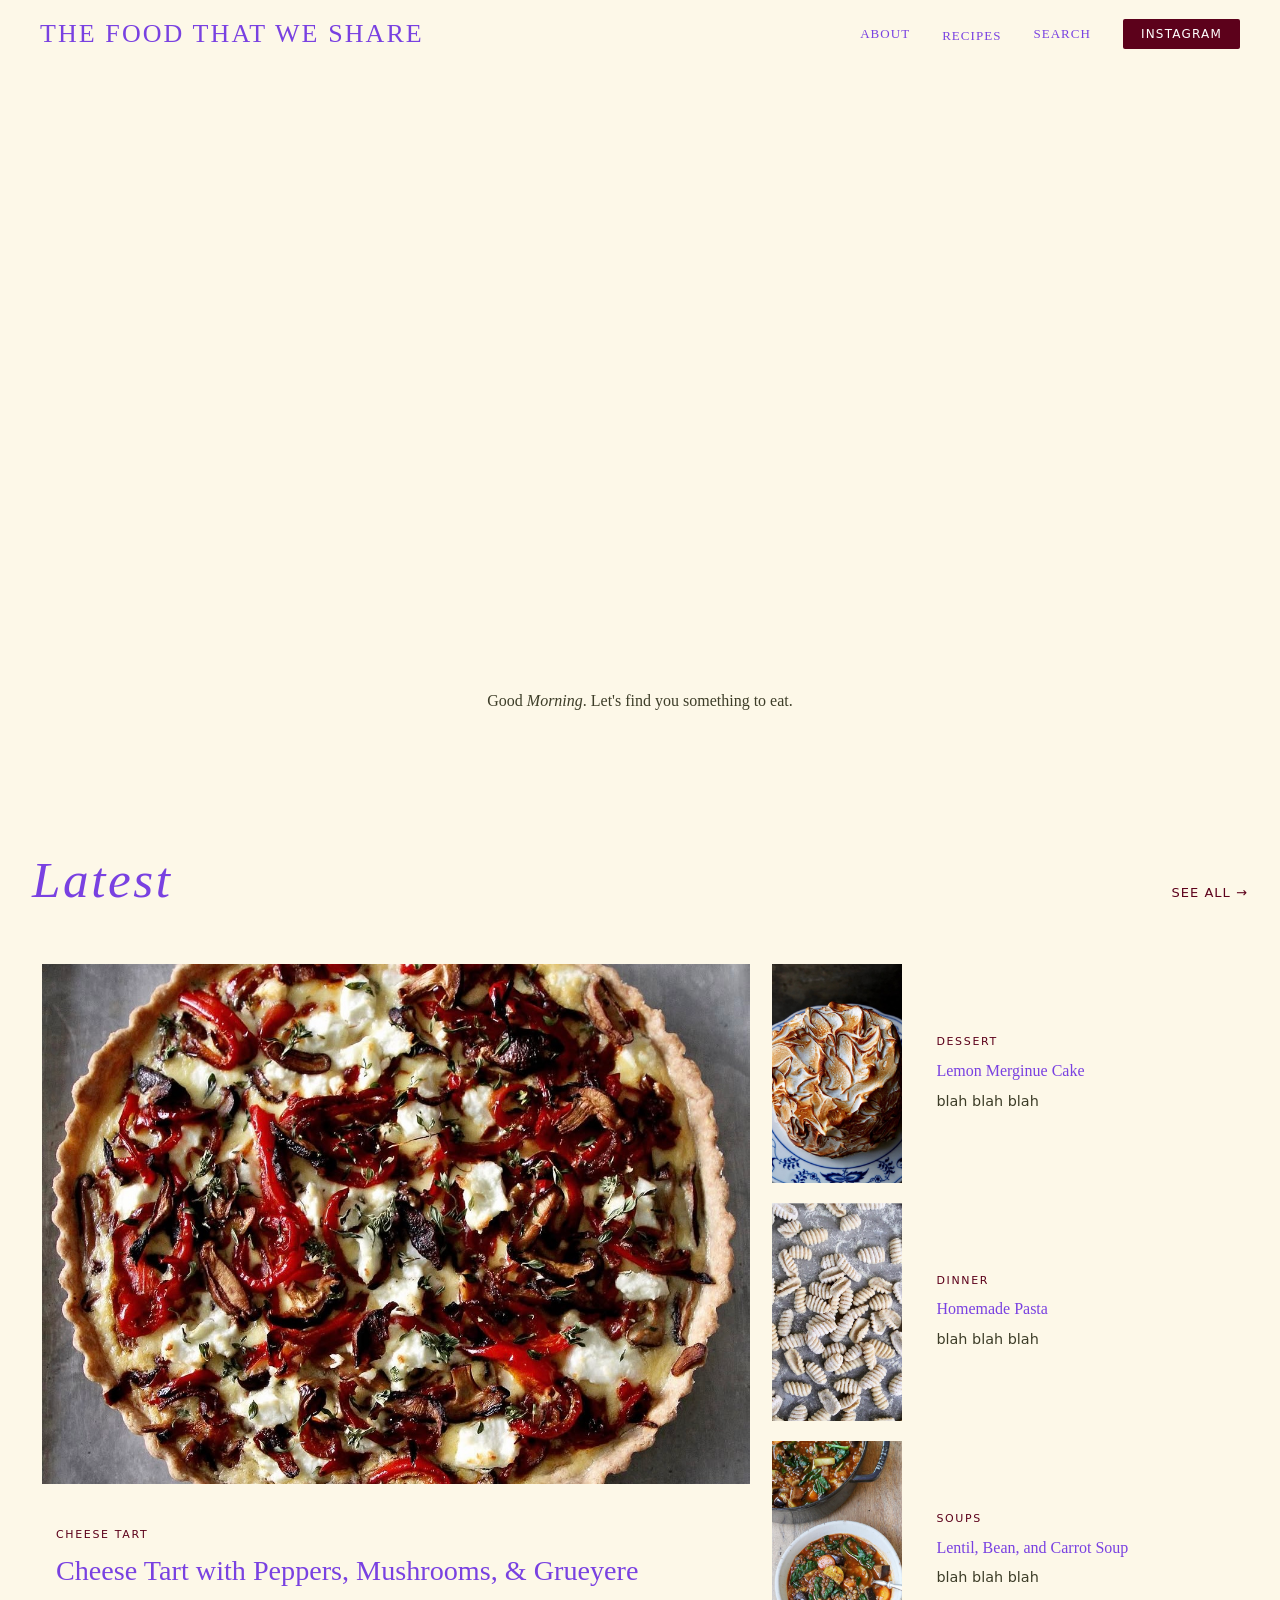
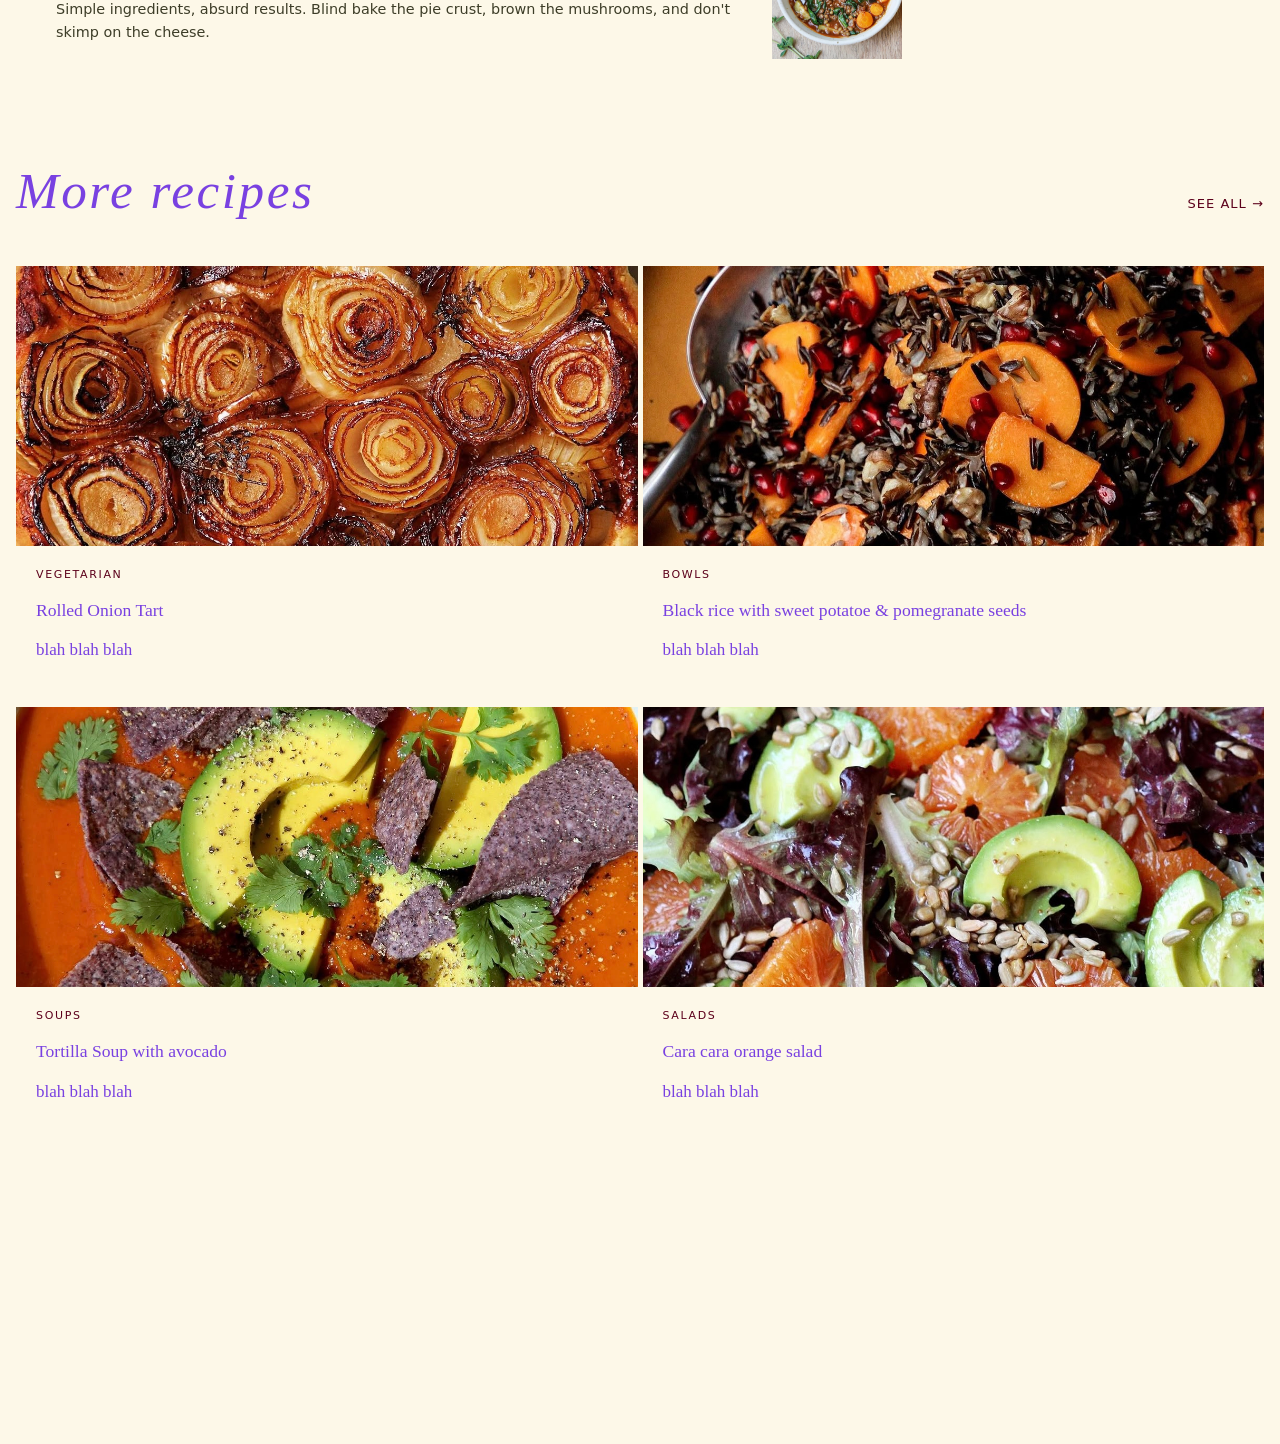
==== commit 41d03ee6: "changing font size and wording of more recipes" ====
--- a/index.html
+++ b/index.html
@@ -157,7 +157,7 @@
     <!-- MORE RECIPES ROW -->
     <section class="more-recipes">
       <div class="section-header">
-        <h2 class="section-title">More to cook</h2>
+        <h2 class="section-title">More recipes</h2>
         <a href="#" class="see-all">See all →</a>
       </div>
       <div class="row-cards">
--- a/css/style.css
+++ b/css/style.css
@@ -84,7 +84,7 @@
 .nav-right { justify-content: flex-end; }
 
 .nav-left a {
-  font-family: var(--ff-body);
+  font-family: var(--ff-display);
   font-size: 26px;
   font-weight: 500;
   letter-spacing: 0.08em;
@@ -94,7 +94,7 @@
 }
 
 .nav-right a {
-  font-family: var(--ff-body);
+  font-family: var(--ff-display);
   font-size: 13px;
   font-weight: 500;
   letter-spacing: 0.08em;
@@ -221,7 +221,7 @@
 .hero-title {
   font-family: var(--ff-display);
   text-align: center;
-  font-size: clamp(2rem, 4vw, 5rem);
+  font-size: clamp(1rem, 1vw, 1rem);
   line-height: 1.0;
   font-weight: 400;
   color: var(--mid);
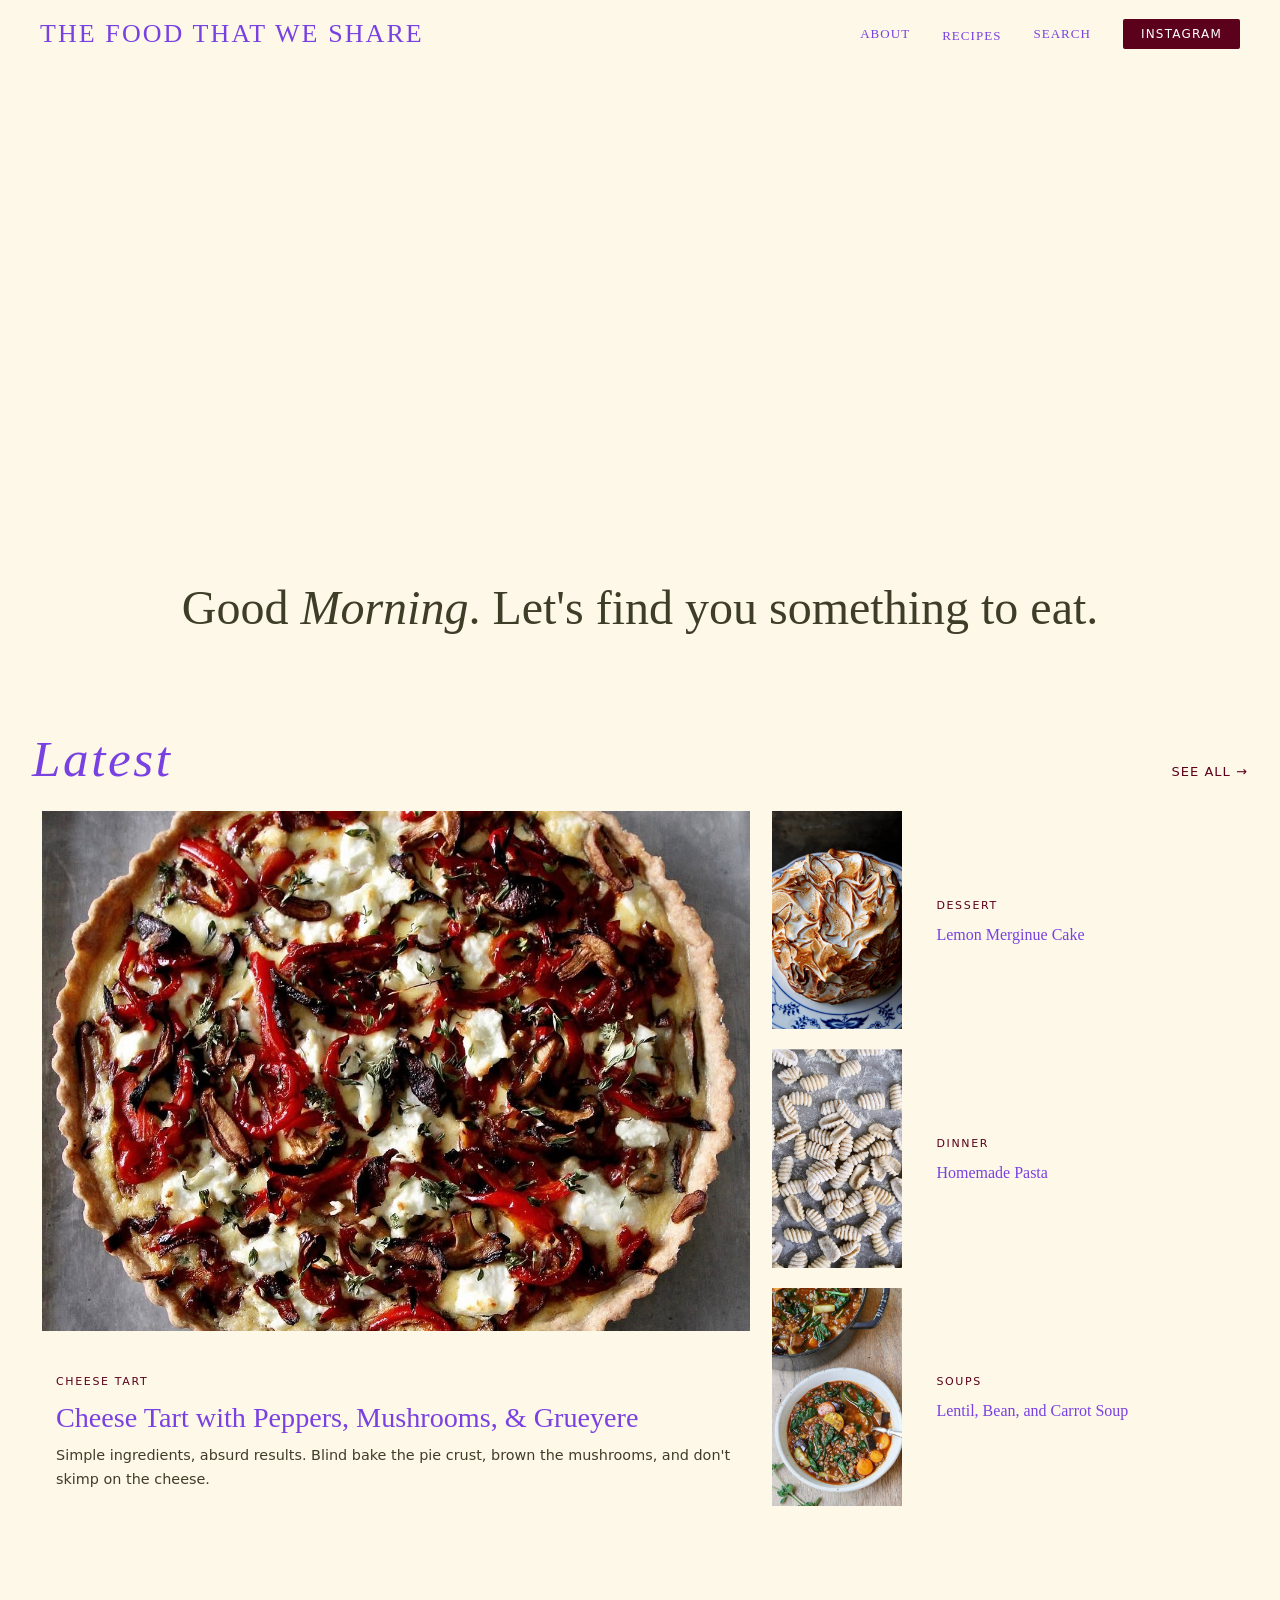
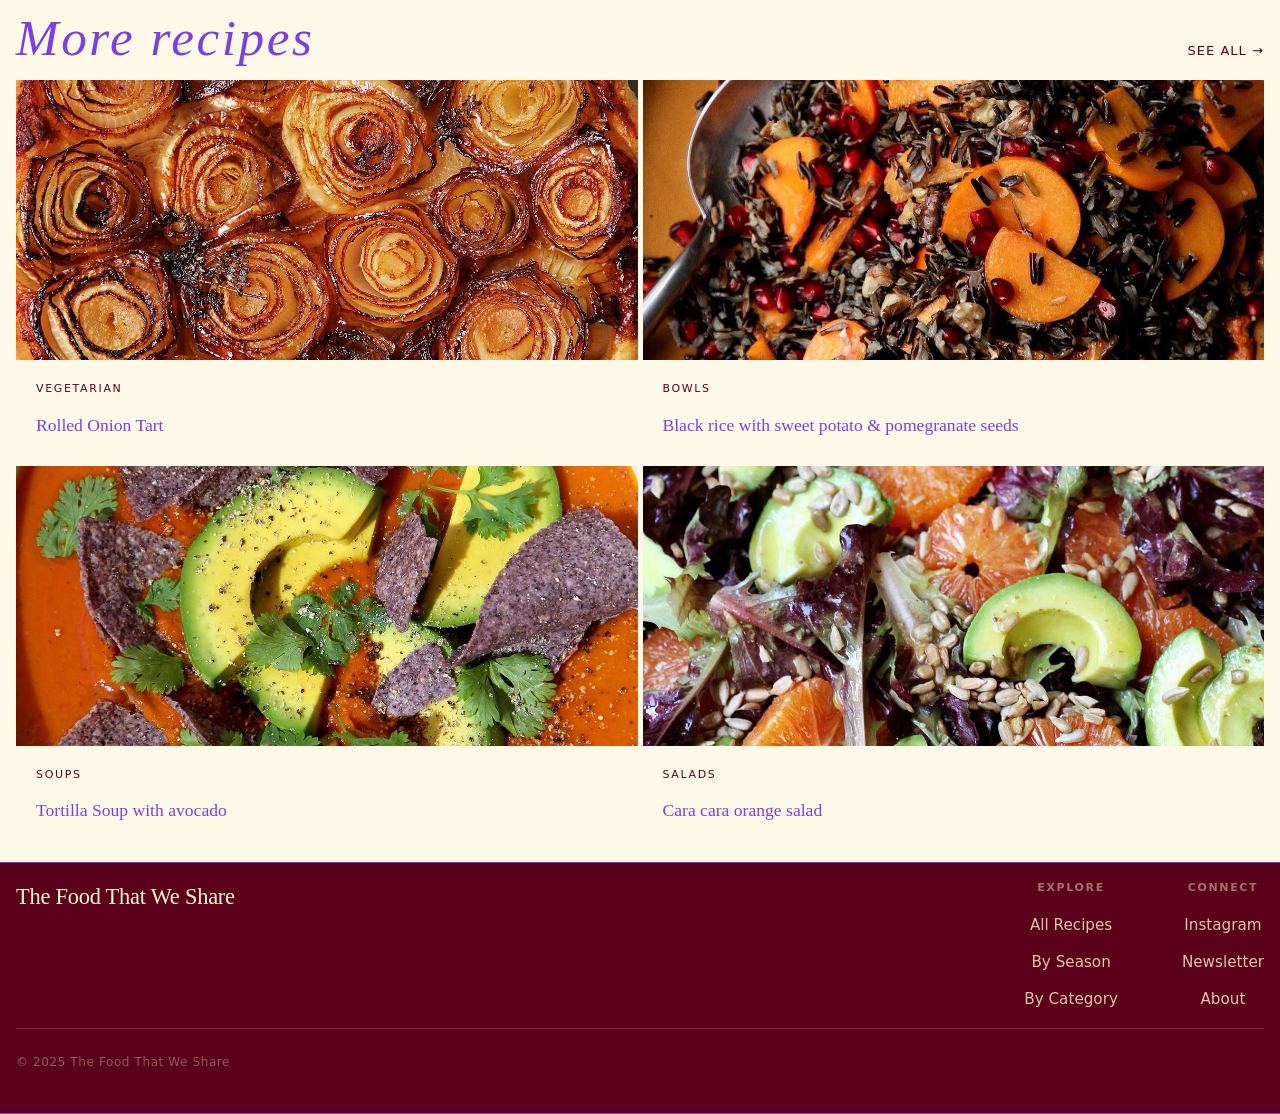
==== commit c6ed0a2b: "updating all the css for the hero section" ====
--- a/index.html
+++ b/index.html
@@ -58,27 +58,25 @@
   <main>
     <!-- HERO -->
     <section class="hero">
-
-        <video autoplay loop muted="yes" playsinline width="70%">
-          <source src="photos/salad.mp4" type="video/quicktime">
-          Your browser does not support the video tag.
-        </video>
-        <h1 class="hero-title" id="greeting"></h1>
-
-        <script>
-          const hour = new Date().getHours();
-          let greet;
-          
-          if (hour < 12) {
-            greet = "Good <i>Morning</i>";
-          } else if (hour < 18) {
-            greet = "Good <i>Afternoon</i>";
-          } else {
-            greet = "Good <i>Evening</i>";
-          }
-          
-          document.getElementById("greeting").innerHTML = greet + ". Let's find you something to eat.";
-        </script>
+      <video autoplay loop muted="yes" playsinline width="70%">
+        <source src="photos/salad.mp4" type="video/quicktime">
+        Your browser does not support the video tag.
+      </video>
+      <h1 class="hero-title" id="greeting"></h1>
+      <script>
+        const hour = new Date().getHours();
+        let greet;
+
+        if (hour < 12) {
+          greet = "Good <i>Morning</i>";
+        } else if (hour < 18) {
+          greet = "Good <i>Afternoon</i>";
+        } else {
+          greet = "Good <i>Evening</i>";
+        }
+
+        document.getElementById("greeting").innerHTML = greet + ". Let's find you something to eat.";
+      </script>
     </section>
 
     <!-- FEATURED GRID -->
@@ -118,7 +116,6 @@
             <div class="card-body">
               <span class="card-tag">Dessert</span>
               <h3 class="card-title"><a href="recipe.html">Lemon Merginue Cake</a></h3>
-              <p class="card-desc">blah blah blah</p>
             </div>
           </article>
 
@@ -132,7 +129,6 @@
             <div class="card-body">
               <span class="card-tag">Dinner</span>
               <h3 class="card-title"><a href="recipe.html">Homemade Pasta</a></h3>
-              <p class="card-desc">blah blah blah</p>
             </div>
           </article>
 
@@ -146,7 +142,7 @@
             <div class="card-body">
               <span class="card-tag">Soups</span>
               <h3 class="card-title"><a href="recipe.html">Lentil, Bean, and Carrot Soup</a></h3>
-              <p class="card-desc">blah blah blah</p>
+              <!-- <p class="card-desc">blah blah blah</p> -->
             </div>
           </article>
 
@@ -173,7 +169,7 @@
           </a>
           <span class="card-tag">Vegetarian</span>
           <h3 class="row-card-title"><a href="recipe.html">Rolled Onion Tart</a></h3>
-          <p class="row-card-desc">blah blah blah</p>
+          <!-- <p class="row-card-desc">blah blah blah</p> -->
         </article>
 
         <article class="row-card">
@@ -186,8 +182,7 @@
             </div>
           </a>
           <span class="card-tag">Bowls</span>
-          <h3 class="row-card-title"><a href="recipe.html">Black rice with sweet potatoe &amp; pomegranate seeds</a></h3>
-          <p class="row-card-desc">blah blah blah</p>
+          <h3 class="row-card-title"><a href="recipe.html">Black rice with sweet potato &amp; pomegranate seeds</a></h3>
         </article>
 
         <article class="row-card">
@@ -201,7 +196,6 @@
           </a>
           <span class="card-tag">Soups</span>
           <h3 class="row-card-title"><a href="recipe.html">Tortilla Soup with avocado</a></h3>
-          <p class="row-card-desc">blah blah blah</p>
         </article>
 
         <article class="row-card">
@@ -215,7 +209,6 @@
           </a>
           <span class="card-tag">Salads</span>
           <h3 class="row-card-title"><a href="recipe.html">Cara cara orange salad</a></h3>
-          <p class="row-card-desc">blah blah blah</p>
         </article>
 
       </div>
--- a/css/style.css
+++ b/css/style.css
@@ -193,42 +193,24 @@
    ============================================ */
 .hero {
   display: flex;
-  flex-direction: column; /* Stacks items vertically so they don't break side-by-side */
-  justify-content: flex-start; /* Pushes content to the bottom */
-  align-items: center; /* Centers horizontally*/
-  flex-grow: 1;
-  
-  /* height: 750vh; */
-  min-height: 10px;
+  flex-direction: column;
+  align-items: center;
+  text-align: center;
   margin-top: var(--header-h);
-  padding-bottom: 5vh; /* Adjust this value to hit the "bottom third" sweet spot */
-  padding-top: 1vh;        /* Pushes the H1 down further from the header */
-  
-  position: relative;
-  overflow: hidden;
-}
-
-video {
-  margin-bottom: 100px; /* Adjust numerical value as needed */
-}
-
-/* @keyframes fadeUp {
-  from { opacity: 0; transform: translateY(28px); }
-  to   { opacity: 1; transform: translateY(0); }
-} */
-
+  padding: 1rem 4rem;
+}
+
+.hero video {
+  width: 70%;
+  margin-bottom: 1.5rem;
+}
 
 .hero-title {
   font-family: var(--ff-display);
-  text-align: center;
-  font-size: clamp(1rem, 1vw, 1rem);
-  line-height: 1.0;
+  font-size: 3rem;
   font-weight: 400;
+  line-height: 1.2;
   color: var(--mid);
-  place-items: center;
-  padding-left: 5%;
-  padding-right: 5%;
-  margin-bottom: 1.25rem;
 }
 
 
@@ -271,7 +253,7 @@
   display: flex;
   align-items: baseline;
   justify-content: space-between;
-  padding: 0 0 2rem;
+  padding: 0rem;
 }
 
 .section-title {
@@ -298,7 +280,7 @@
    FEATURED GRID
    ============================================ */
 .featured-grid {
-  padding: 5rem 4rem;
+  padding: 1rem 4rem;
   max-width: 100%;
 }
 
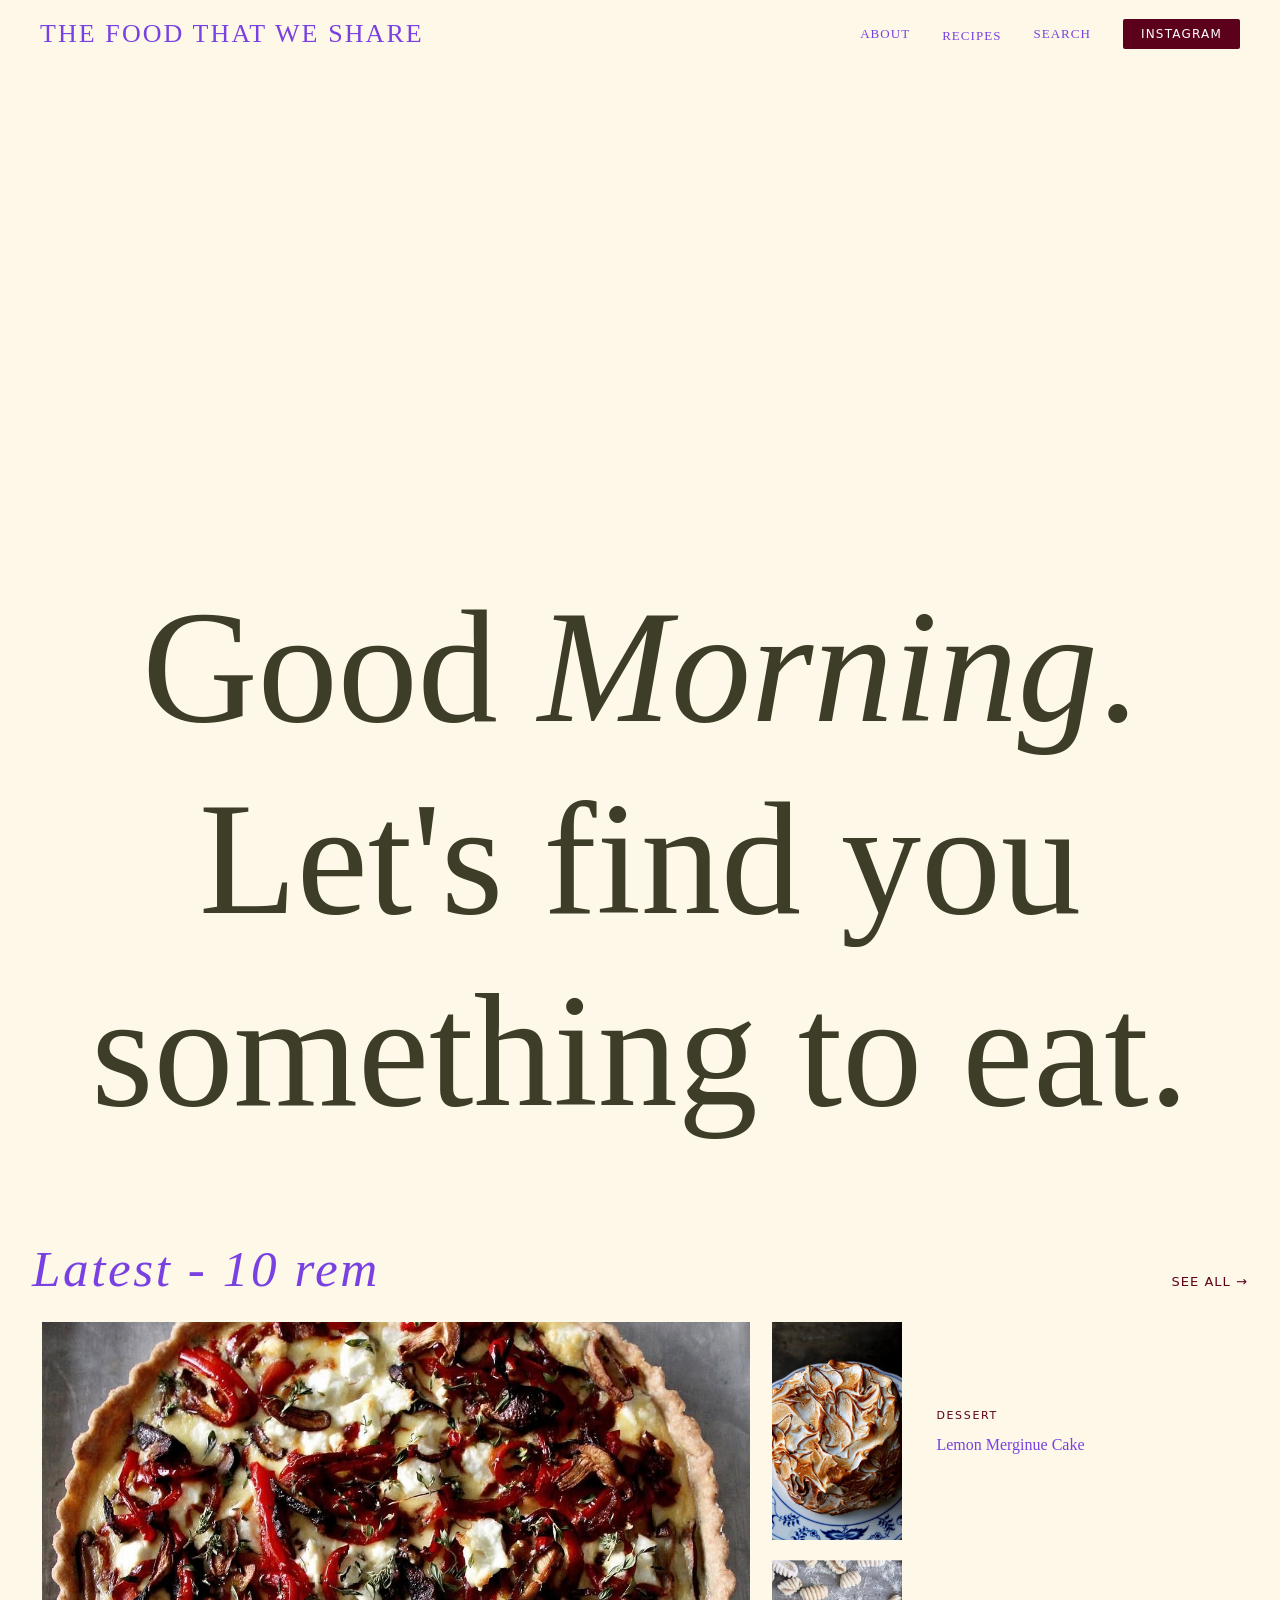
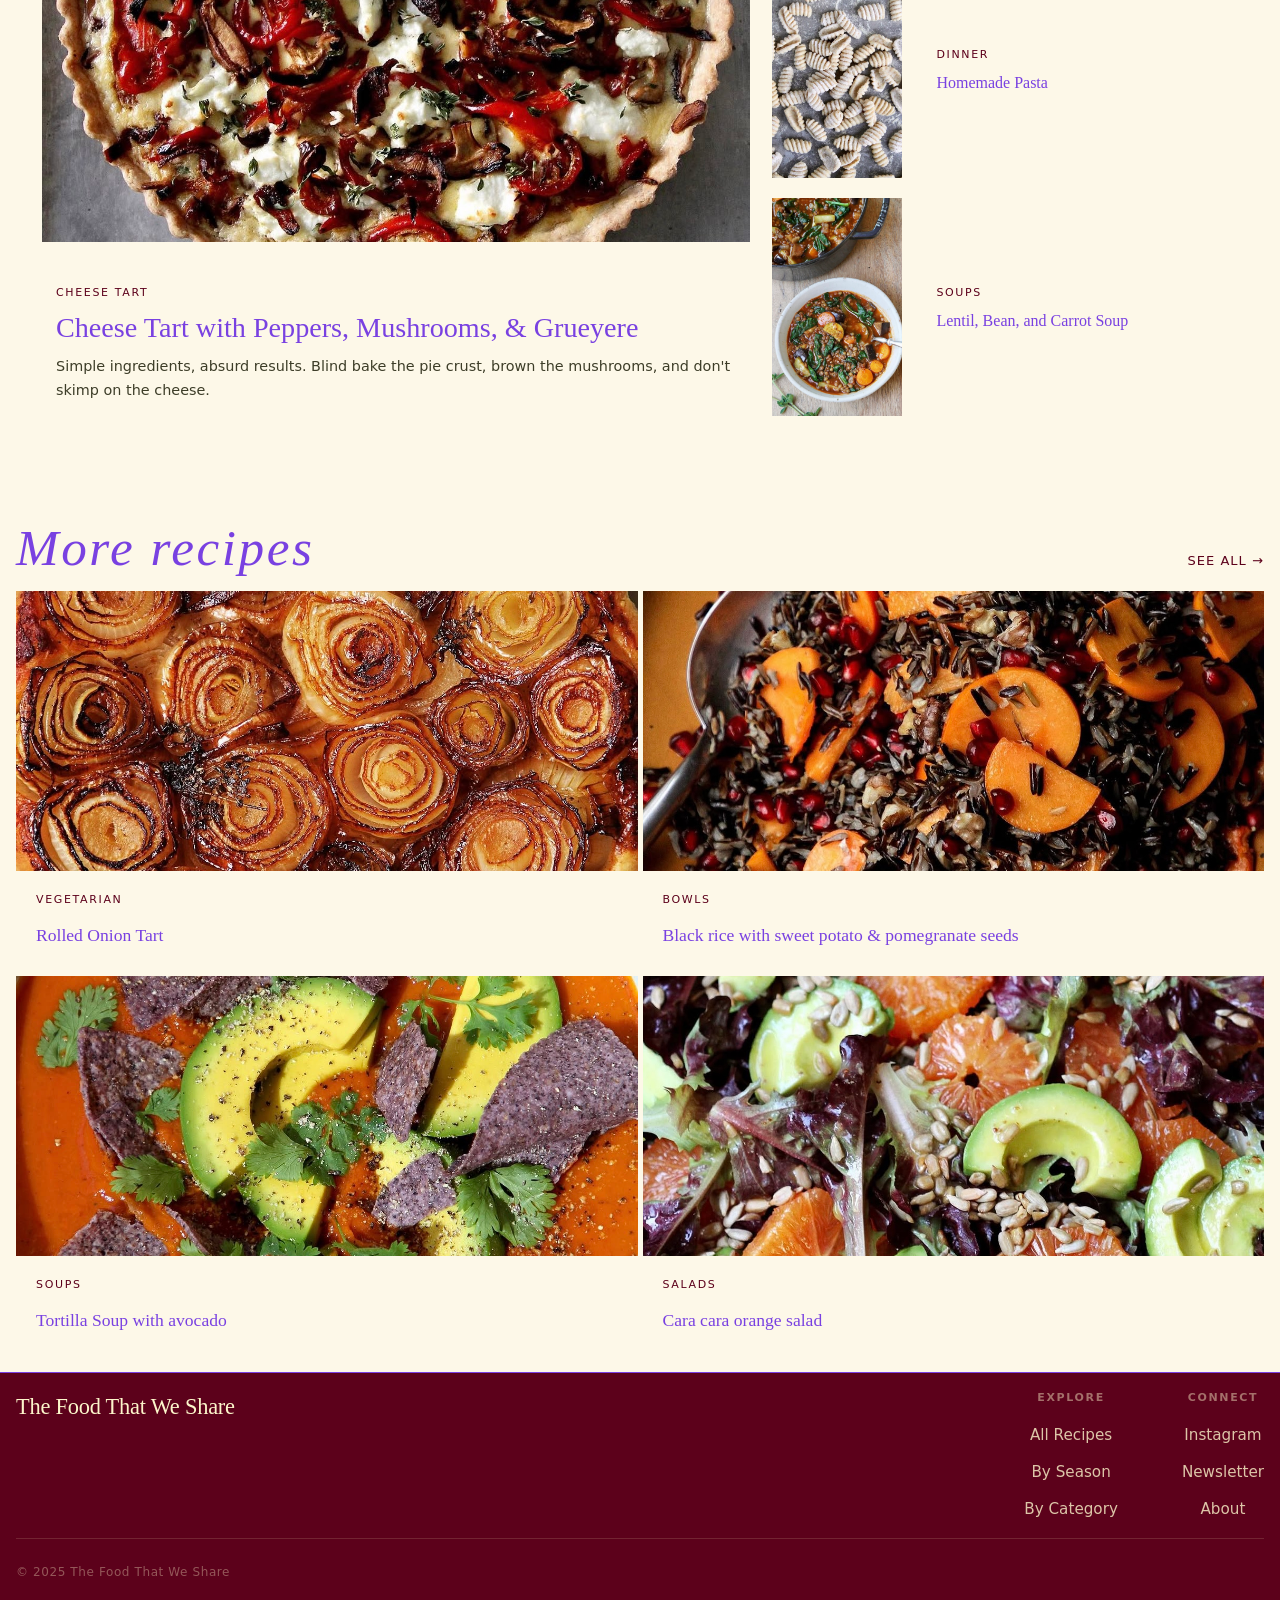
==== commit 5597d860: "changing hero font" ====
--- a/index.html
+++ b/index.html
@@ -82,7 +82,7 @@
     <!-- FEATURED GRID -->
     <section class="featured-grid">
       <div class="section-header">
-        <h2 class="section-title">Latest</h2>
+        <h2 class="section-title">Latest - 10 rem</h2>
         <a href="#" class="see-all">See all →</a>
       </div>
 
--- a/css/style.css
+++ b/css/style.css
@@ -202,12 +202,12 @@
 
 .hero video {
   width: 70%;
-  margin-bottom: 1.5rem;
+  margin-bottom: 1rem;
 }
 
 .hero-title {
   font-family: var(--ff-display);
-  font-size: 3rem;
+  font-size: 10rem;
   font-weight: 400;
   line-height: 1.2;
   color: var(--mid);
@@ -691,7 +691,7 @@
   .banner-image { height: 360px; }
   .banner-text { border-left: none; border-top: 1.5px solid var(--dark); padding: 3rem 2rem; }
 
-  .hero-text { padding: 0 2rem 4rem; }
+  /* .hero-text { padding: 0 2rem 4rem; } */
   .featured-grid { padding: 3rem 1.5rem; }
   .more-recipes { padding: 3rem 1.5rem; }
   .newsletter-band { padding: 1rem 1rem; }
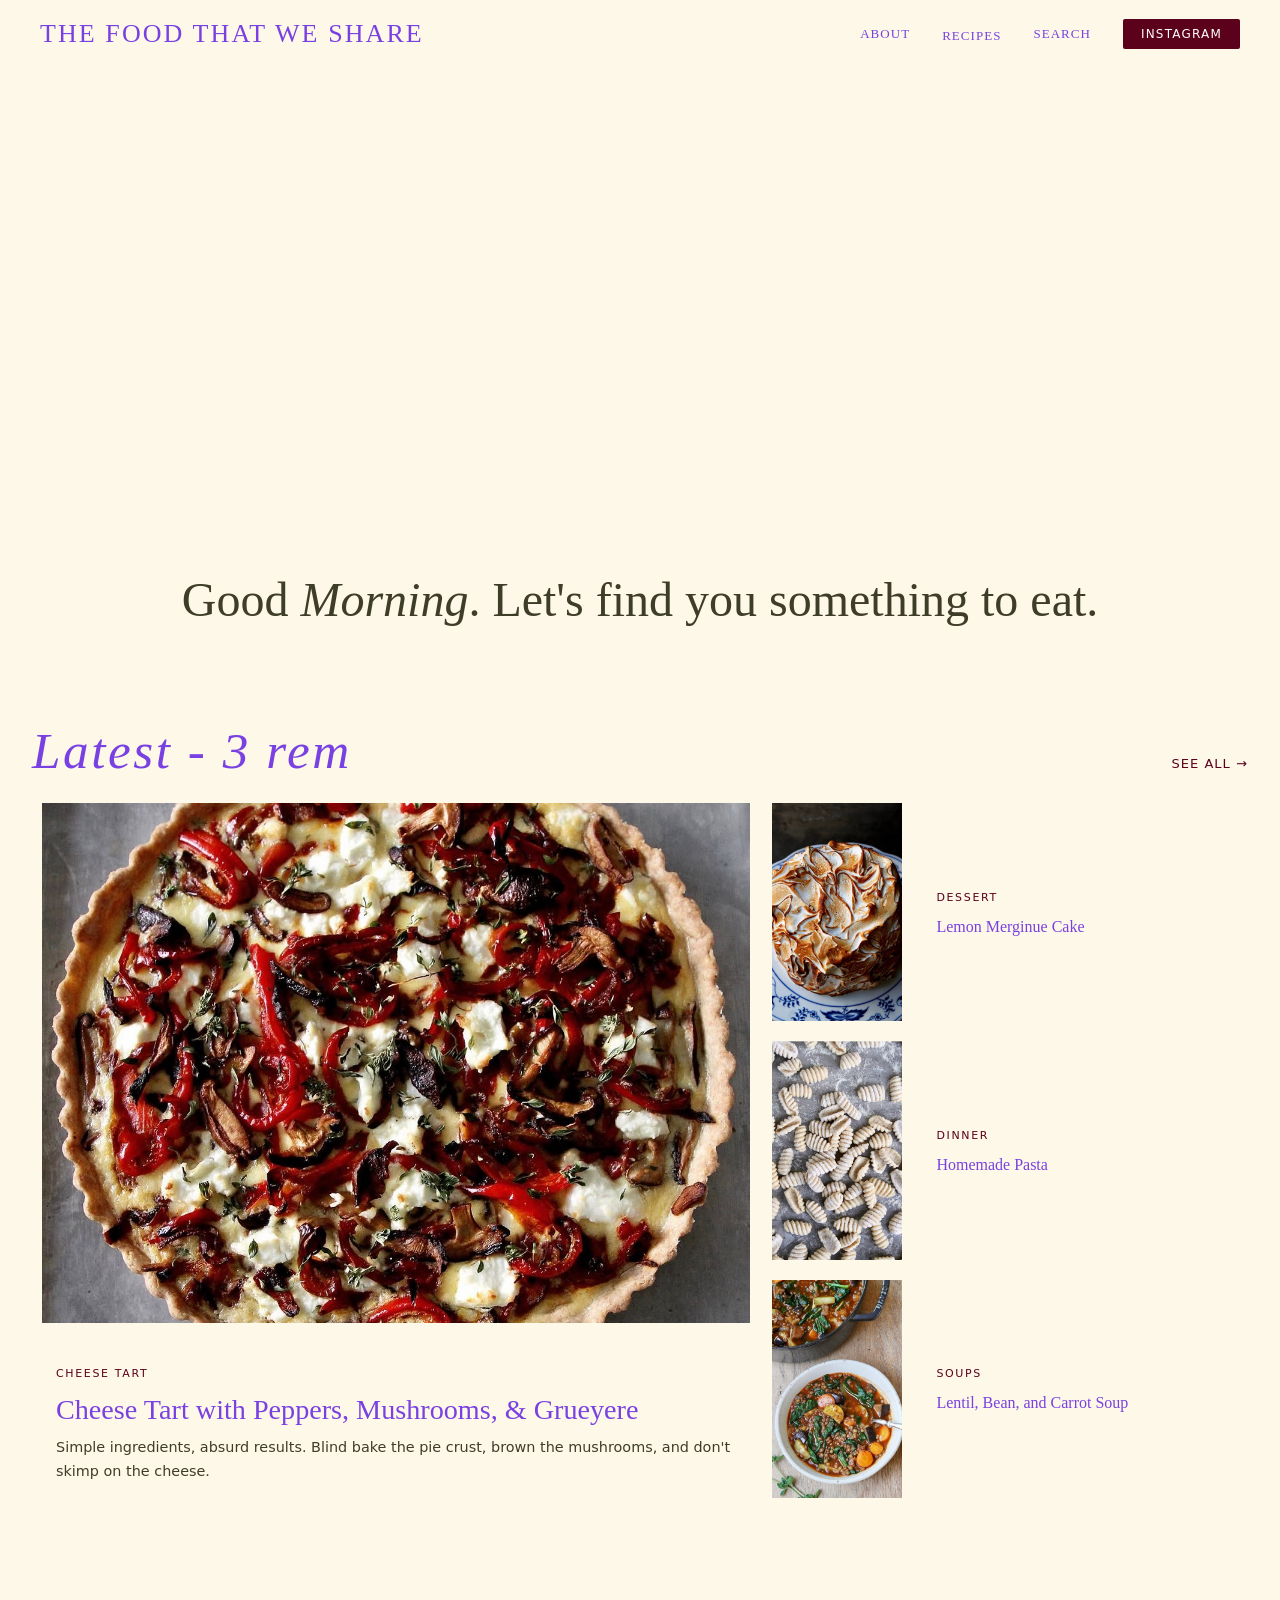
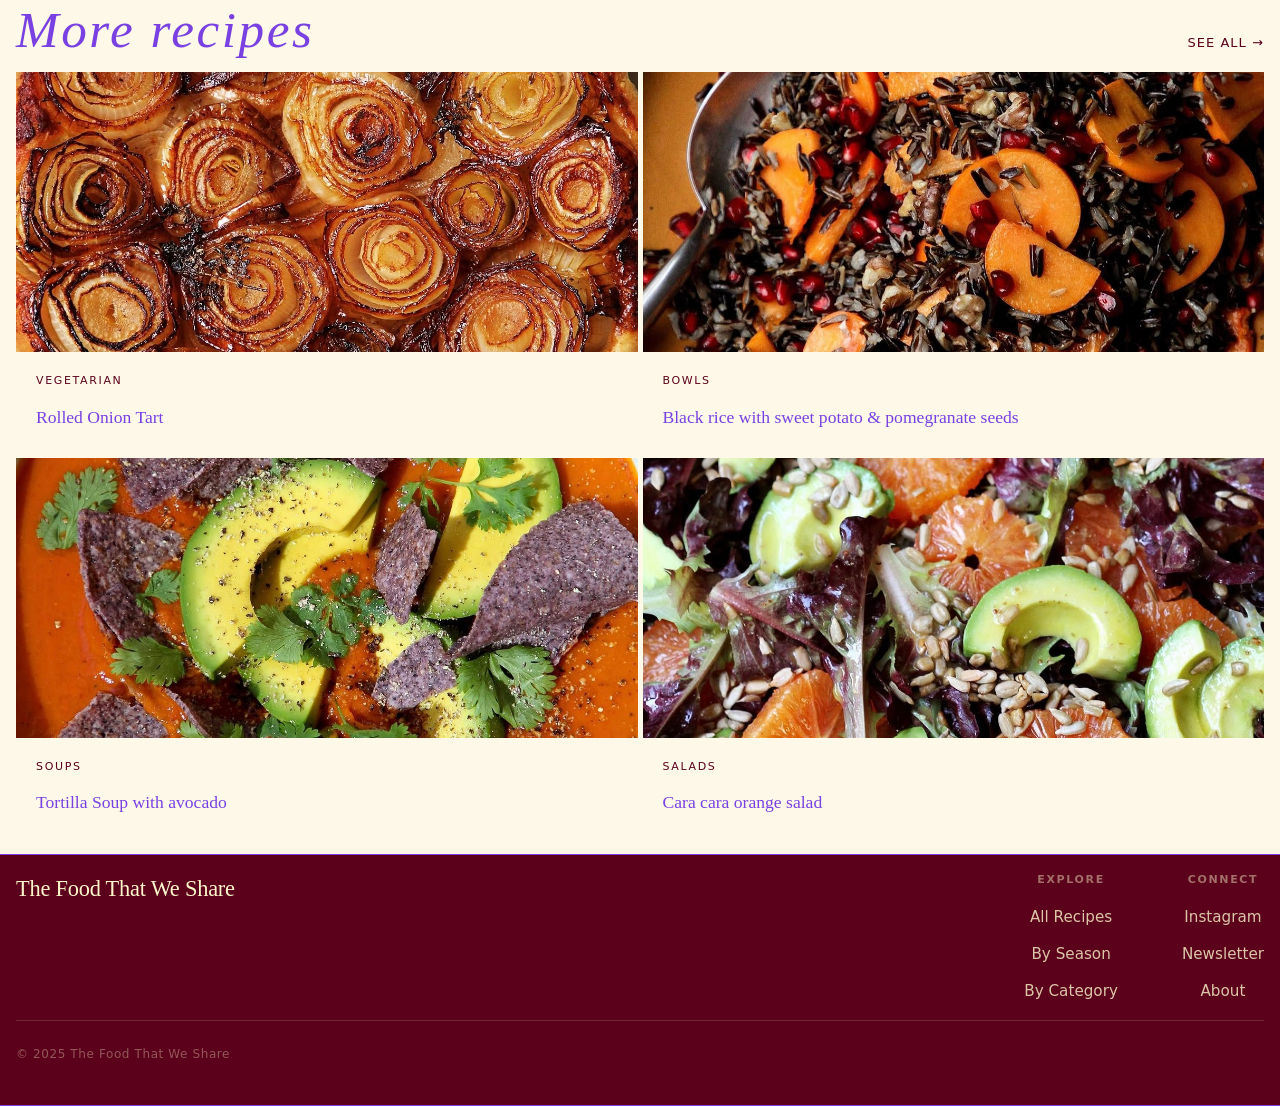
==== commit 224f91c5: "changing hero font to 3" ====
--- a/index.html
+++ b/index.html
@@ -82,7 +82,7 @@
     <!-- FEATURED GRID -->
     <section class="featured-grid">
       <div class="section-header">
-        <h2 class="section-title">Latest - 10 rem</h2>
+        <h2 class="section-title">Latest - 3 rem</h2>
         <a href="#" class="see-all">See all →</a>
       </div>
 
--- a/css/style.css
+++ b/css/style.css
@@ -207,7 +207,7 @@
 
 .hero-title {
   font-family: var(--ff-display);
-  font-size: 10rem;
+  font-size: 3rem;
   font-weight: 400;
   line-height: 1.2;
   color: var(--mid);
